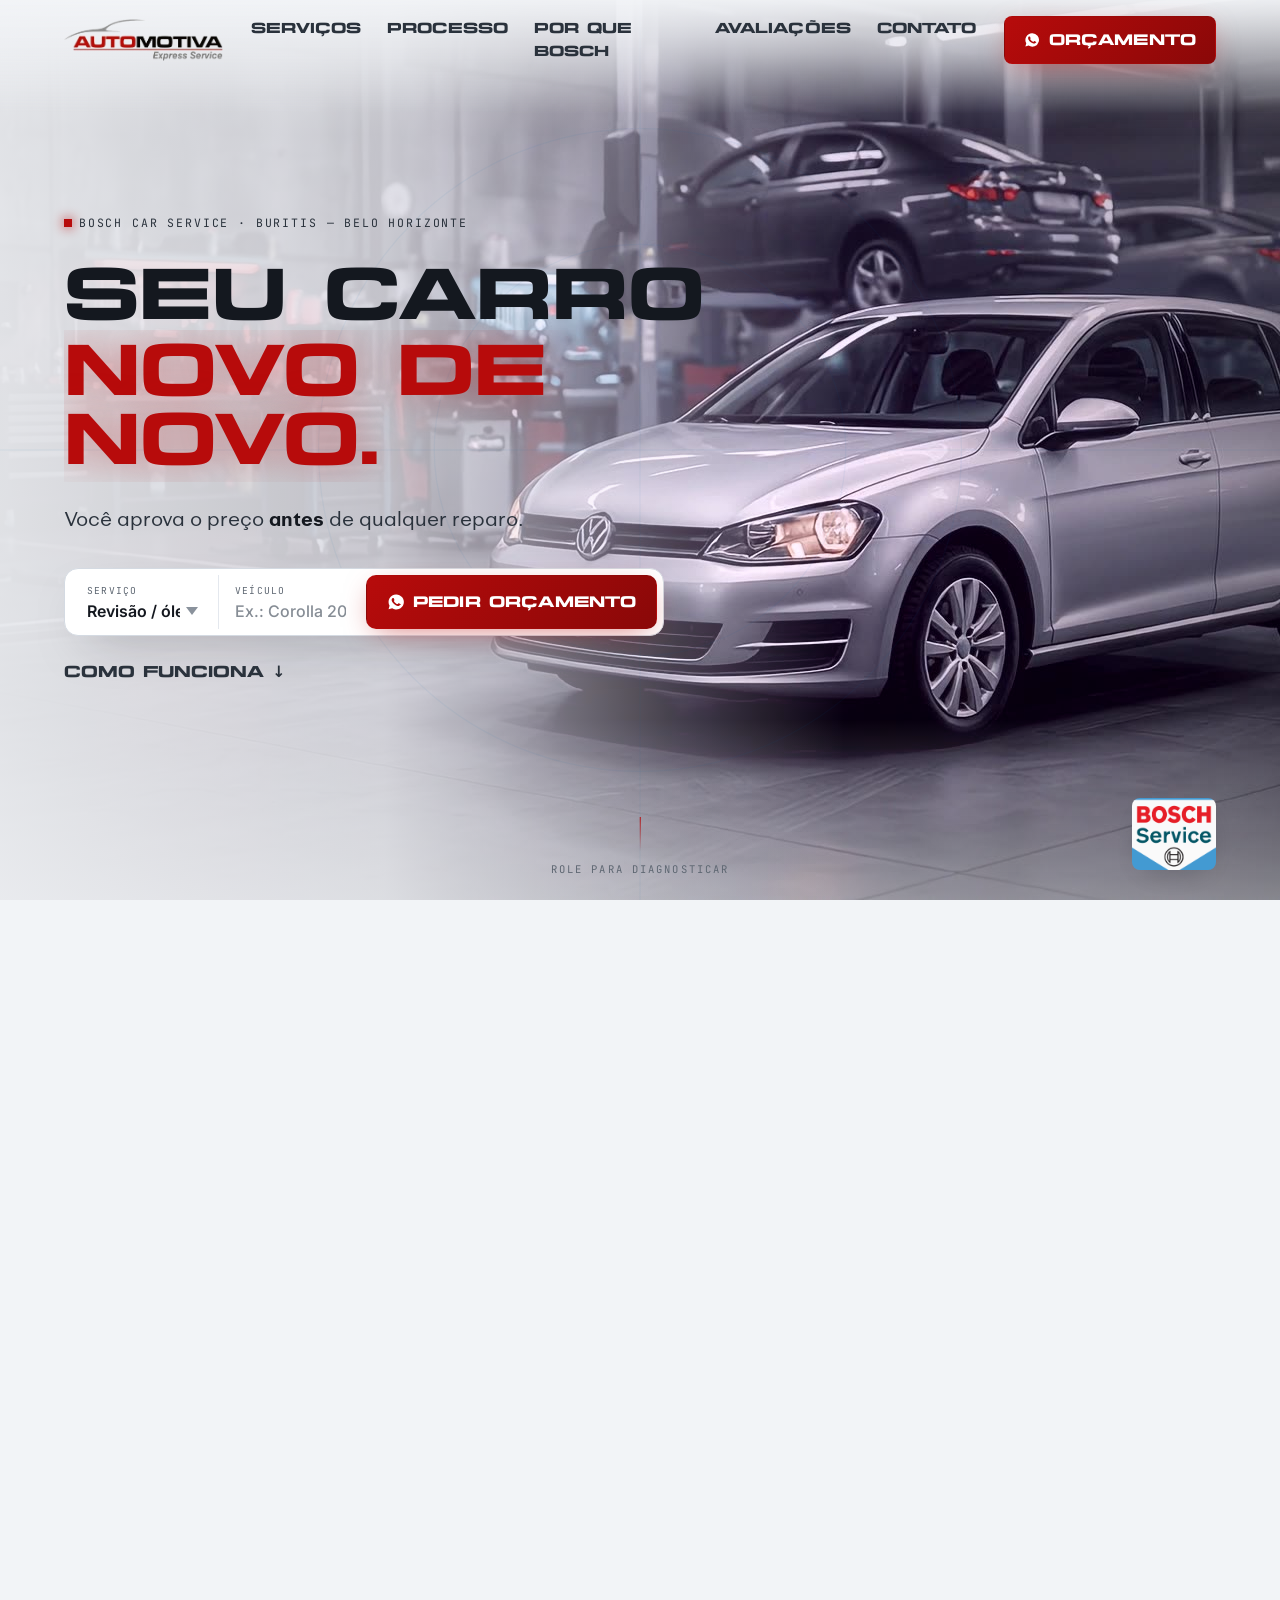
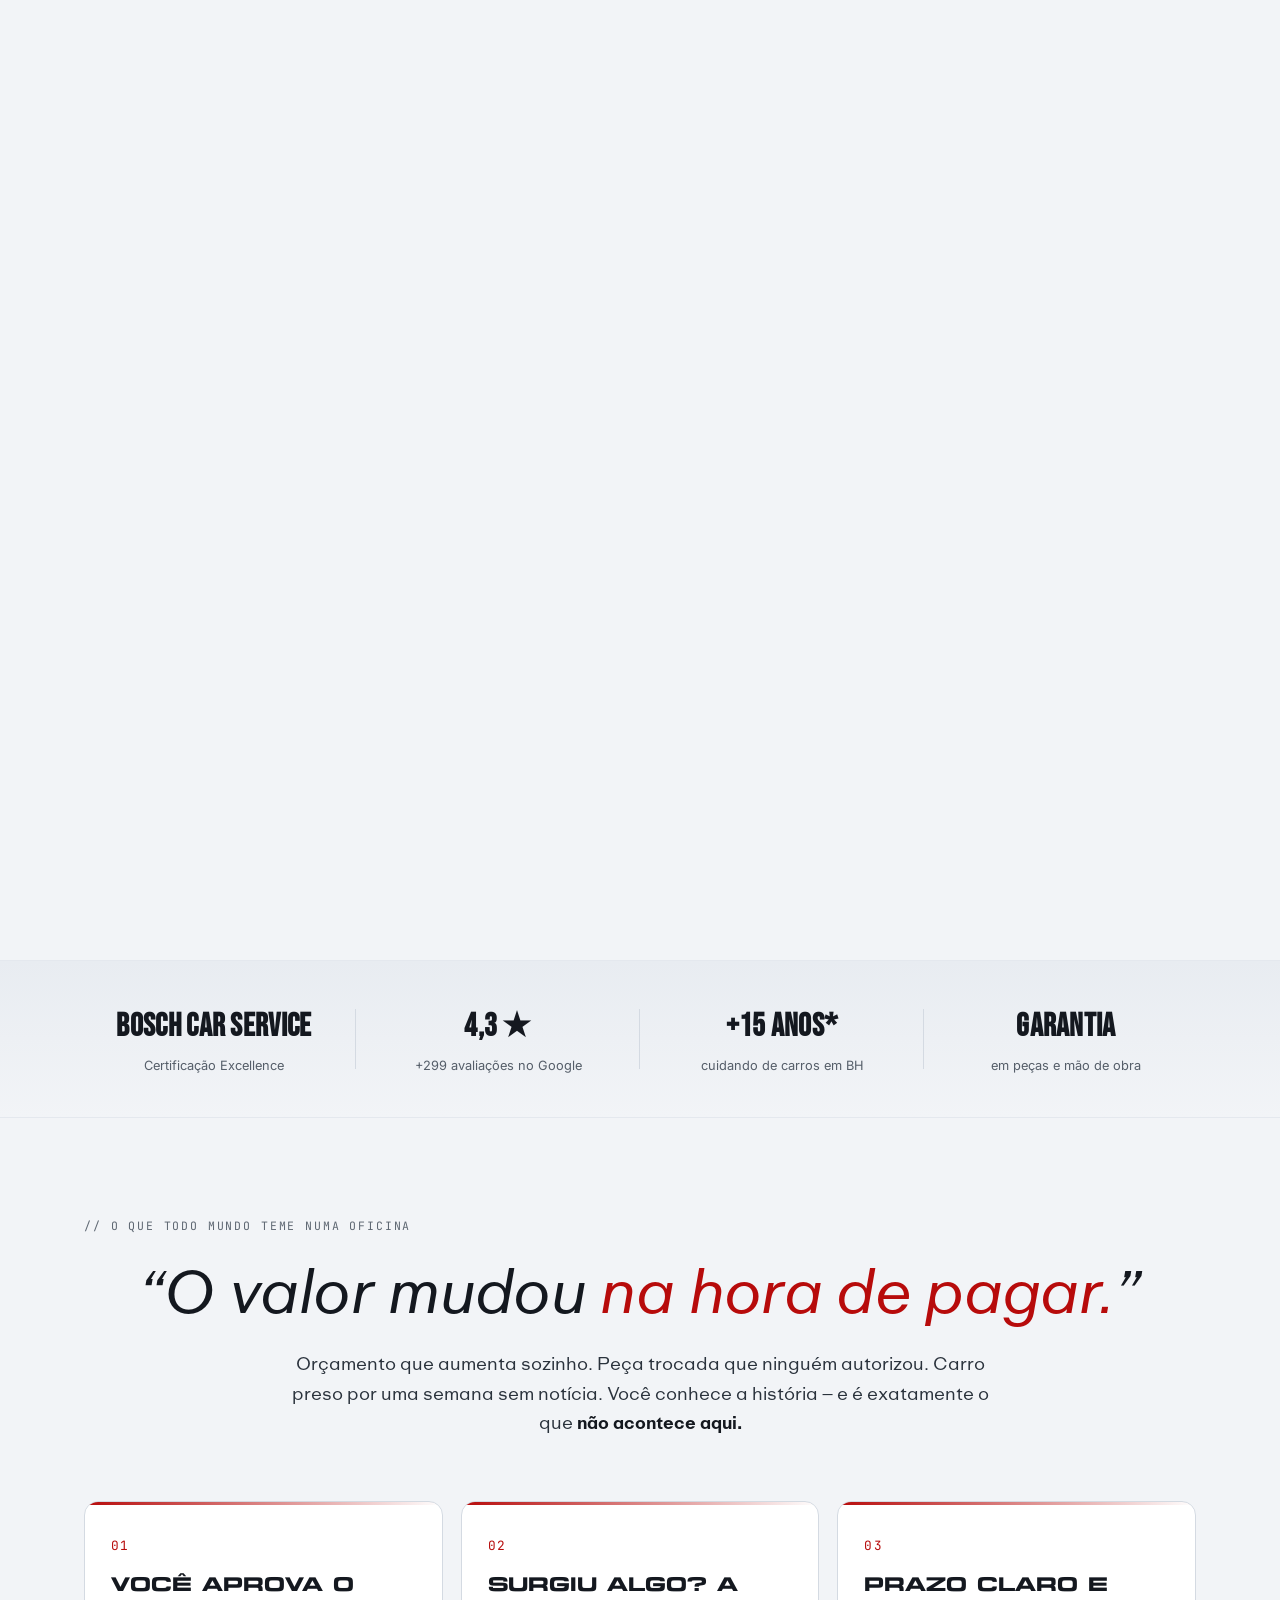
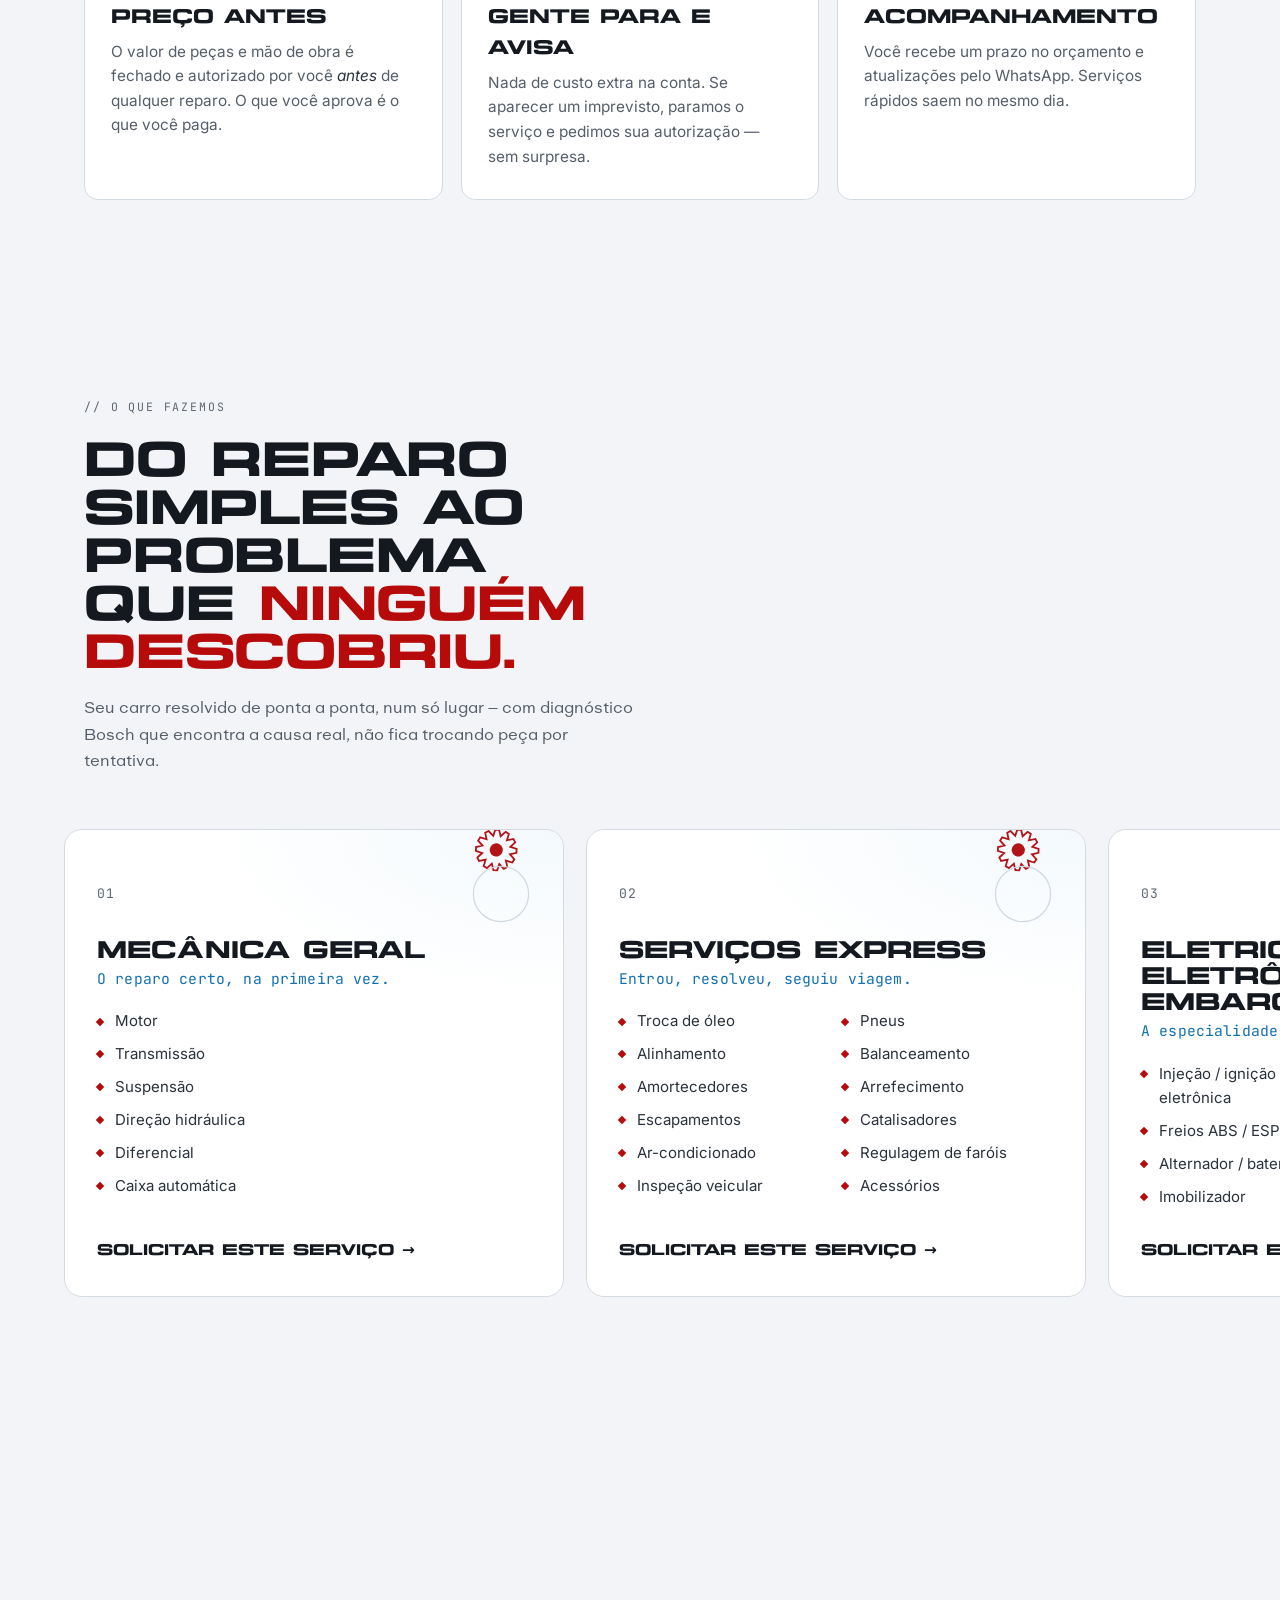
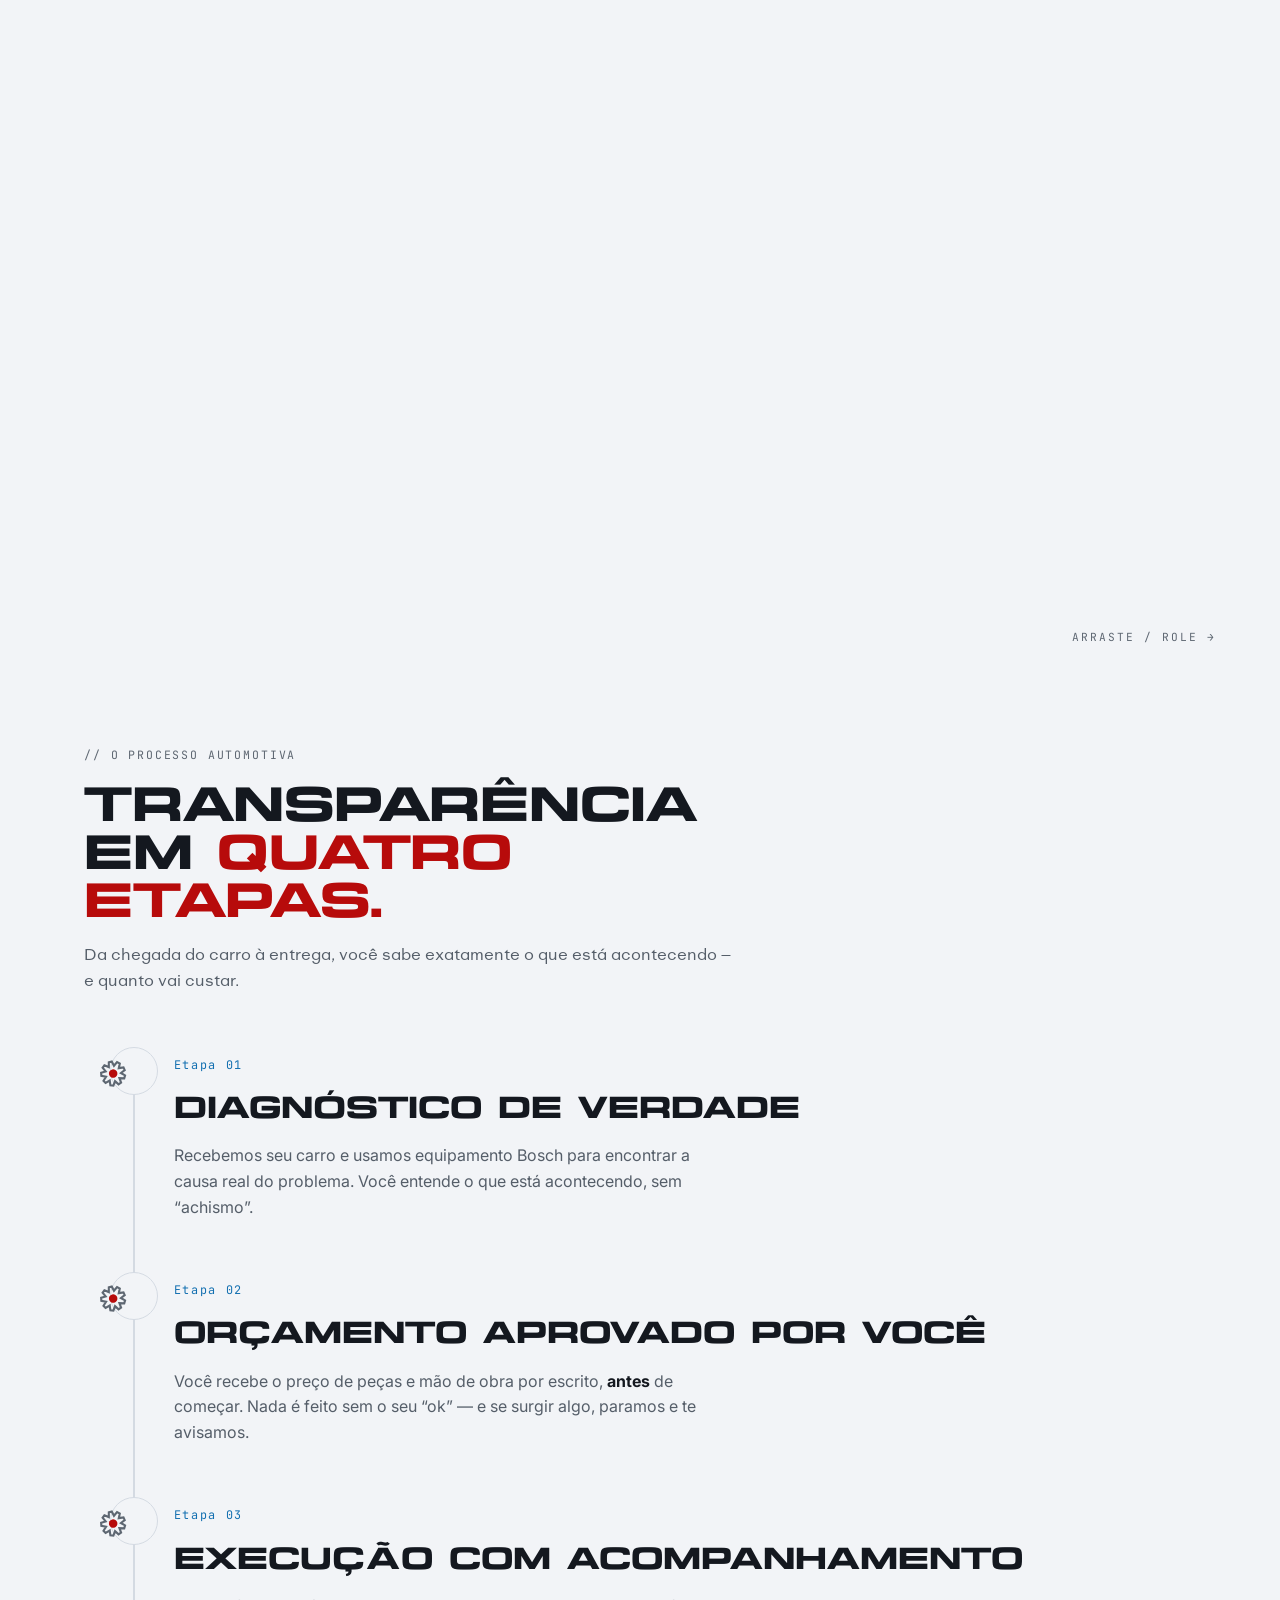
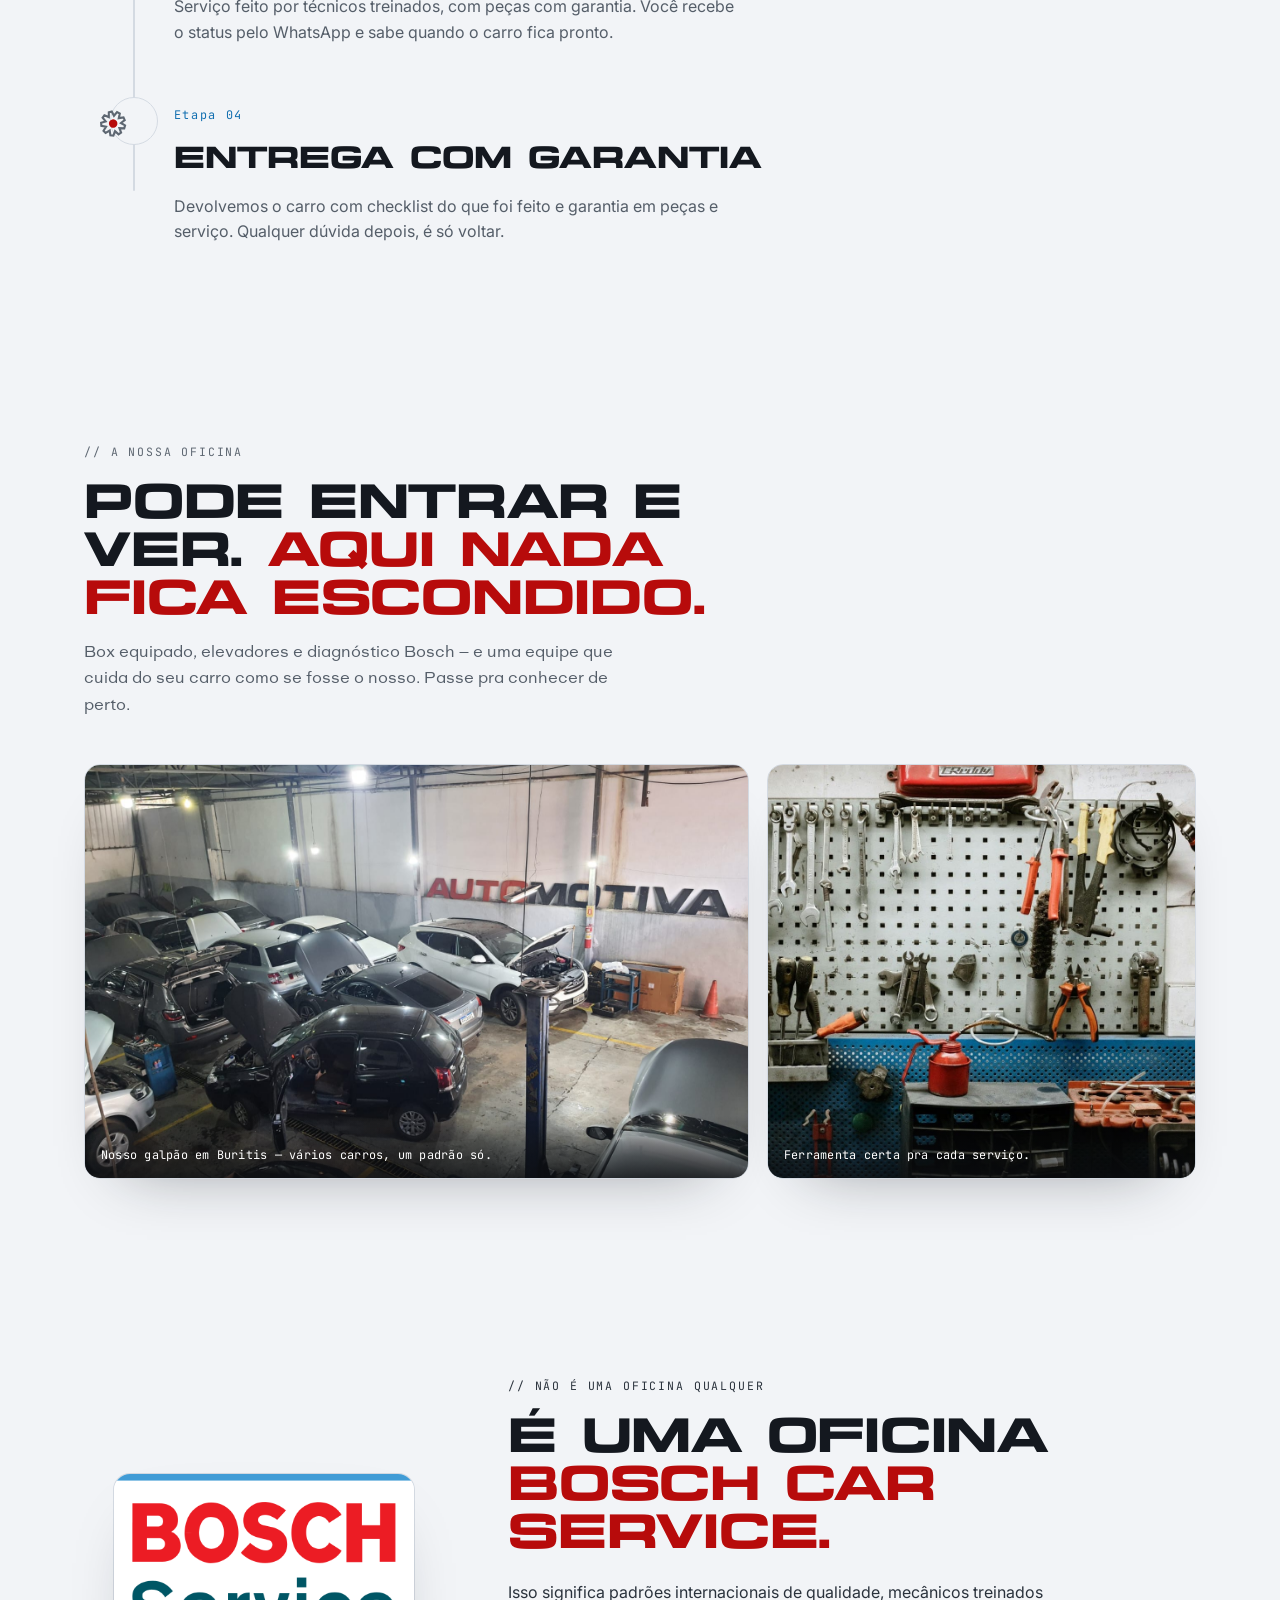
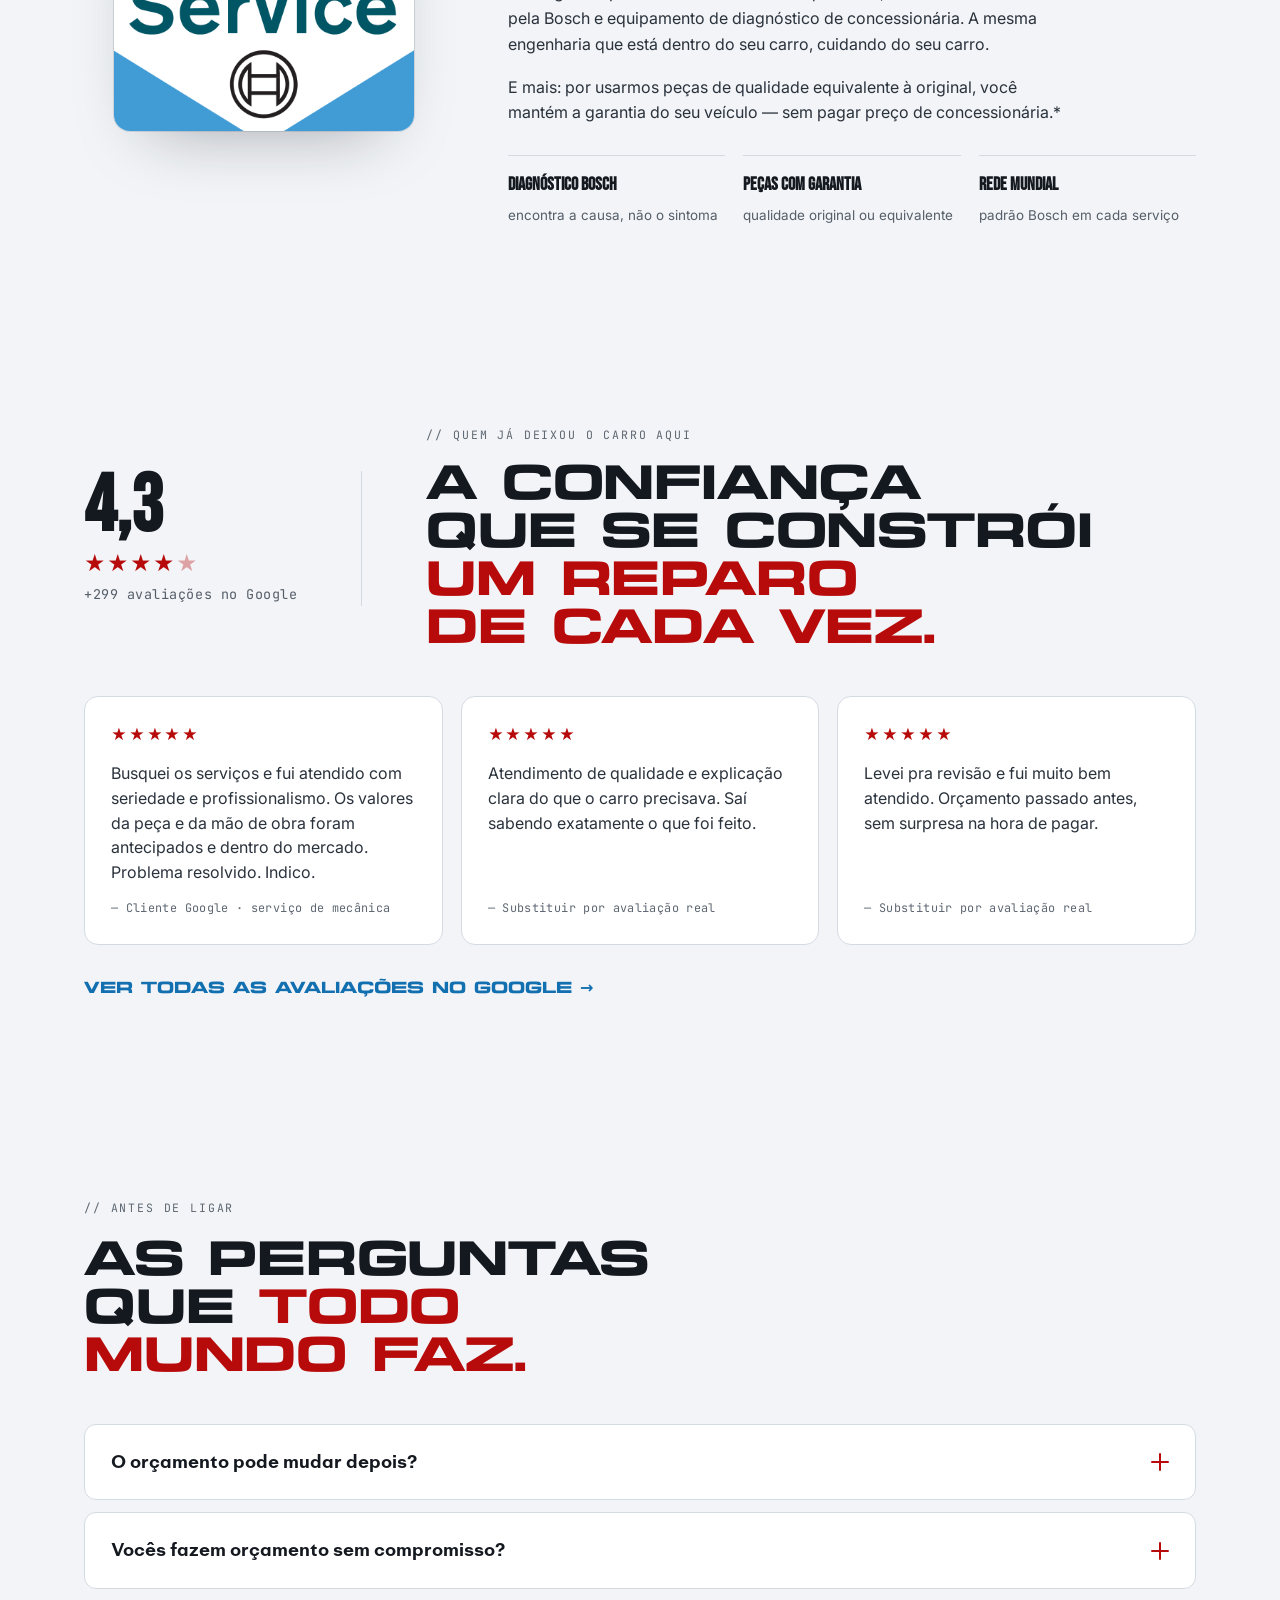
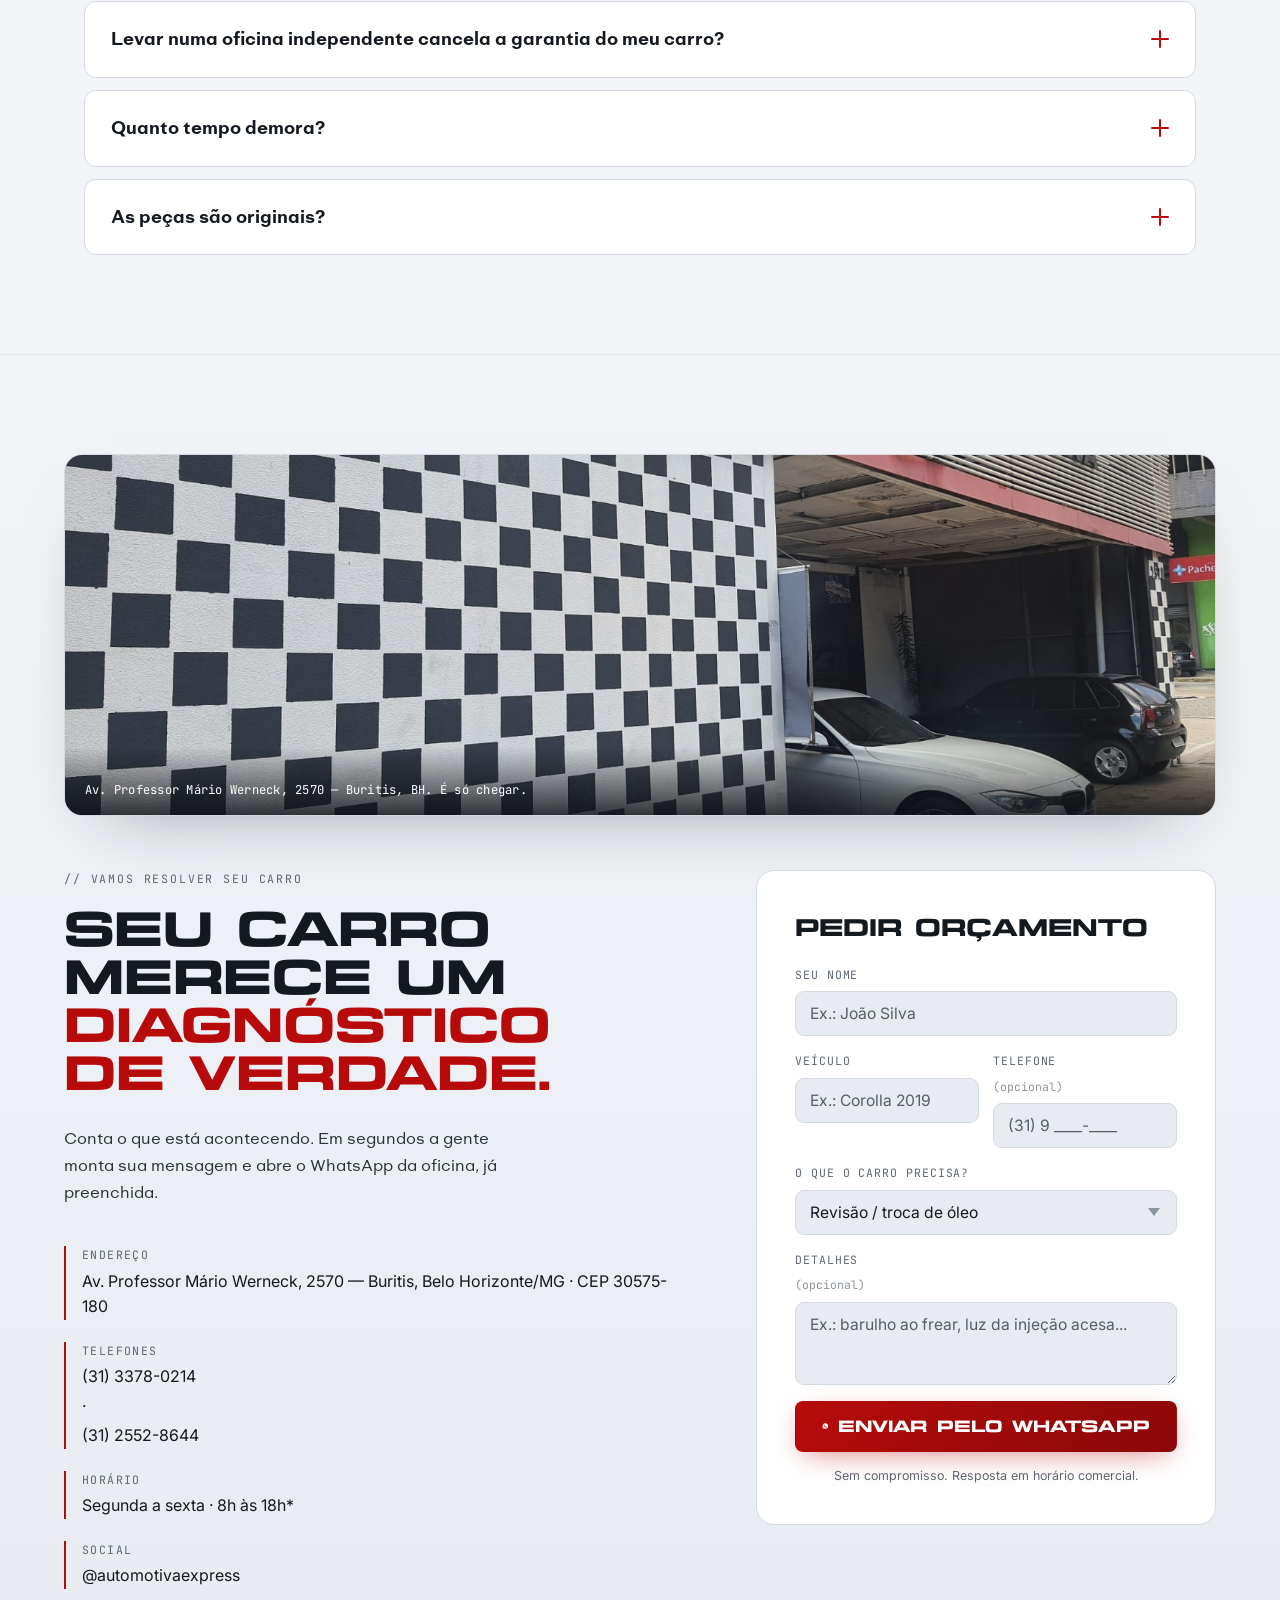
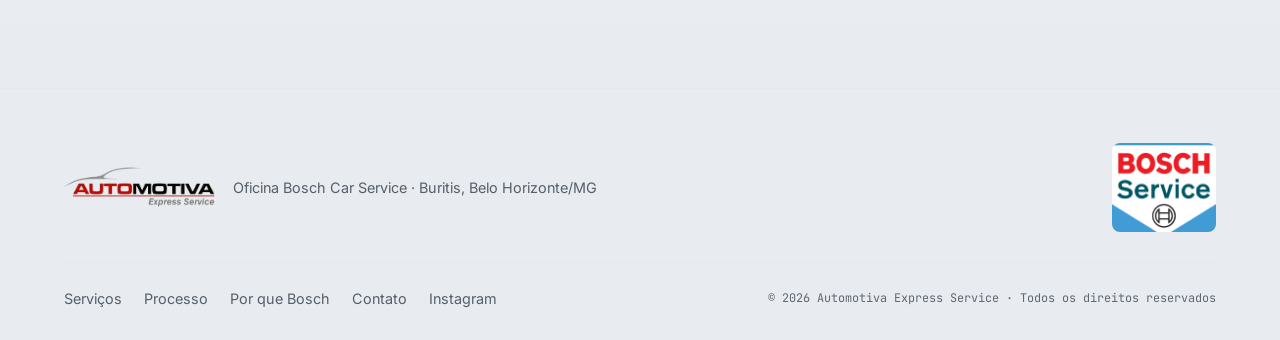
==== index.html @ 79909567 "tudo" ====
<!DOCTYPE html>
<html lang="pt-BR">
<head>
  <meta charset="UTF-8" />
  <meta name="viewport" content="width=device-width, initial-scale=1, viewport-fit=cover" />
  <title>Automotiva Express · Oficina Bosch Car Service em Buritis, BH</title>

  <meta name="description" content="Oficina Bosch Car Service em Buritis, Belo Horizonte. Diagnóstico de precisão, orçamento aprovado por você antes de qualquer reparo e garantia em cada serviço — do óleo à eletrônica embarcada." />
  <meta name="theme-color" content="#0B0D11" />

  <!-- Open Graph / social -->
  <meta property="og:type" content="website" />
  <meta property="og:title" content="Automotiva Express · Seu carro novo de novo" />
  <meta property="og:description" content="Oficina Bosch Car Service em Belo Horizonte. Diagnóstico preciso, orçamento transparente e garantia em todos os serviços." />
  <meta property="og:image" content="assets/og-image.jpg" />
  <meta property="og:url" content="https://www.automotivaexpress.com.br/" />
  <meta name="twitter:card" content="summary_large_image" />

  <link rel="icon" href="assets/logo-automotiva.png" />

  <!-- Fontes -->
  <link rel="preconnect" href="https://fonts.googleapis.com" />
  <link rel="preconnect" href="https://fonts.gstatic.com" crossorigin />
  <link href="https://fonts.googleapis.com/css2?family=Bebas+Neue&family=Inter:wght@400;500;600&family=JetBrains+Mono:wght@400;500&display=swap" rel="stylesheet" />

  <link rel="stylesheet" href="css/style.css" />

  <!-- 1º frame do herói: carrega o quanto antes para o filme aparecer instantâneo -->
  <link rel="preload" as="image" href="assets/frames/f_001.jpg" fetchpriority="high" />
</head>

<body>

  <!-- ============================ LOADER ============================ -->
  <div class="loader" id="loader" aria-hidden="true">
    <div class="loader__inner">
      <svg class="loader__gear" viewBox="-60 -60 120 120" width="64" height="64">
        <g class="gear-rot" id="loaderGear"></g>
      </svg>
      <div class="loader__label">CALIBRANDO<span class="loader__pct" id="loaderPct">0%</span></div>
      <div class="loader__bar"><span id="loaderFill"></span></div>
    </div>
  </div>

  <!-- ============================ HEADER ============================ -->
  <header class="hd" id="hd">
    <a class="hd__brand" href="#top">
      <img class="hd__logo" src="assets/logo-automotiva-transp.png" alt="Automotiva Express" />
    </a>

    <nav class="hd__nav" id="nav">
      <a href="#servicos">Serviços</a>
      <a href="#processo">Processo</a>
      <a href="#bosch">Por que Bosch</a>
      <a href="#avaliacoes">Avaliações</a>
      <a href="#contato">Contato</a>
    </nav>

    <a class="btn btn--wa hd__cta" href="#contato" data-wa>
      <svg viewBox="0 0 24 24" width="16" height="16" aria-hidden="true"><path fill="currentColor" d="M12 2a10 10 0 0 0-8.6 15l-1.3 4.6 4.8-1.3A10 10 0 1 0 12 2Zm5.4 14.1c-.2.6-1.3 1.2-1.8 1.2-.5.1-1 .2-3.4-.7-2.9-1.2-4.7-4.1-4.8-4.3-.2-.2-1.2-1.6-1.2-3s.7-2.1 1-2.4c.2-.3.5-.3.7-.3h.5c.2 0 .4 0 .6.5l.8 2c.1.2.1.4 0 .5l-.4.6c-.2.2-.3.4-.1.7.2.3.9 1.4 1.9 2.3 1.3 1.1 2.3 1.5 2.6 1.6.3.1.5.1.6-.1l.8-1c.2-.2.4-.2.6-.1l1.9.9c.3.2.4.2.5.4.1.1.1.6-.1 1.2Z"/></svg>
      Orçamento
    </a>

    <button class="hd__burger" id="burger" aria-label="Abrir menu" aria-expanded="false">
      <span></span><span></span>
    </button>
  </header>

  <main id="top">

  <!-- ============================ FILM (herói cinematográfico contínuo) ============================ -->
  <!-- O #film é alto (520vh); o palco fica "sticky" e o canvas "reproduz" o filme conforme o scroll.
       O texto troca por ATO (crossfade) sobre o filme, depois assenta e as seções estáticas entram. -->
  <section id="film">
    <div class="film__stage">

      <!-- camada 1: o "filme" (scroll-vídeo / canvas) -->
      <canvas class="hero__canvas" id="heroCanvas"></canvas>
      <!-- scrims adaptativos: o esquerdo serve o ato 1; o inferior sobe nos beats do motor -->
      <div class="hero__scrim" id="scrimL"></div>
      <div class="hero__scrim-b" id="scrimB"></div>

      <!-- camada 2: HUD de diagnóstico (sutil) — reaproveitável p/ o handoff de peças (passo 4) -->
      <svg class="hero__rig" id="rig" viewBox="0 0 1200 700" preserveAspectRatio="xMidYMid slice" aria-hidden="true">
        <g class="rig__grid">
          <line x1="0" y1="350" x2="1200" y2="350" /><line x1="600" y1="0" x2="600" y2="700" />
          <circle cx="600" cy="350" r="250" /><circle cx="600" cy="350" r="160" />
        </g>
      </svg>

      <!-- camada 3: ATOS — o texto troca por faixa de scroll sobre o filme contínuo -->
      <div class="acts">

        <article class="act act--left" id="act1" data-start="0.00" data-end="0.22">
          <div class="act__inner">
            <p class="eyebrow eyebrow--hero">
              <span class="tick"></span> BOSCH CAR SERVICE · BURITIS — BELO HORIZONTE
            </p>
            <h1 class="hero__title">
              Seu carro<br />
              <em>novo de novo.</em>
            </h1>
            <p class="hero__sub">
              Você aprova o preço <strong>antes</strong> de qualquer reparo.
            </p>

            <form class="hero__bar" id="heroBar" aria-label="Iniciar orçamento no WhatsApp">
              <label class="hero__bar-field">
                <span>Serviço</span>
                <select id="hbServico">
                  <option>Revisão / óleo</option>
                  <option>Mecânica geral</option>
                  <option>Freios / ABS</option>
                  <option>Elétrica / eletrônica</option>
                  <option>Ar-condicionado</option>
                  <option>Luz no painel</option>
                  <option>Outro</option>
                </select>
              </label>
              <label class="hero__bar-field">
                <span>Veículo</span>
                <input id="hbVeiculo" type="text" placeholder="Ex.: Corolla 2019" autocomplete="off" />
              </label>
              <button class="btn btn--wa hero__bar-go" type="submit">
                <svg viewBox="0 0 24 24" width="18" height="18" aria-hidden="true"><path fill="currentColor" d="M12 2a10 10 0 0 0-8.6 15l-1.3 4.6 4.8-1.3A10 10 0 1 0 12 2Zm5.4 14.1c-.2.6-1.3 1.2-1.8 1.2-.5.1-1 .2-3.4-.7-2.9-1.2-4.7-4.1-4.8-4.3-.2-.2-1.2-1.6-1.2-3s.7-2.1 1-2.4c.2-.3.5-.3.7-.3h.5c.2 0 .4 0 .6.5l.8 2c.1.2.1.4 0 .5l-.4.6c-.2.2-.3.4-.1.7.2.3.9 1.4 1.9 2.3 1.3 1.1 2.3 1.5 2.6 1.6.3.1.5.1.6-.1l.8-1c.2-.2.4-.2.6-.1l1.9.9c.3.2.4.2.5.4.1.1.1.6-.1 1.2Z"/></svg>
                Pedir orçamento
              </button>
            </form>

            <a class="hero__secondary" href="#processo">Como funciona ↓</a>
          </div>
        </article>

        <article class="act act--bottom-left" id="act2" data-start="0.24" data-end="0.45" aria-hidden="true">
          <div class="act__inner">
            <p class="act__statement">
              A gente acha o <strong>problema de verdade.</strong>
            </p>
          </div>
        </article>

        <article class="act act--bottom" id="act3" data-start="0.50" data-end="0.76" aria-hidden="true">
          <div class="act__inner">
            <p class="act__statement">
              <strong>Sem surpresa</strong> na conta.
            </p>
          </div>
        </article>

        <!-- ato 4: fechamento + CTA no beat final (antes mudo). Bookend do slogan. -->
        <article class="act act--bottom-left" id="act4" data-start="0.80" data-end="1.3" aria-hidden="true">
          <div class="act__inner act__inner--close">
            <p class="act__statement act__statement--close">
              Seu carro <em>novo de novo.</em>
            </p>
            <a class="btn btn--wa act__cta" href="#contato">
              <svg viewBox="0 0 24 24" width="18" height="18" aria-hidden="true"><path fill="currentColor" d="M12 2a10 10 0 0 0-8.6 15l-1.3 4.6 4.8-1.3A10 10 0 1 0 12 2Zm5.4 14.1c-.2.6-1.3 1.2-1.8 1.2-.5.1-1 .2-3.4-.7-2.9-1.2-4.7-4.1-4.8-4.3-.2-.2-1.2-1.6-1.2-3s.7-2.1 1-2.4c.2-.3.5-.3.7-.3h.5c.2 0 .4 0 .6.5l.8 2c.1.2.1.4 0 .5l-.4.6c-.2.2-.3.4-.1.7.2.3.9 1.4 1.9 2.3 1.3 1.1 2.3 1.5 2.6 1.6.3.1.5.1.6-.1l.8-1c.2-.2.4-.2.6-.1l1.9.9c.3.2.4.2.5.4.1.1.1.6-.1 1.2Z"/></svg>
              Pedir orçamento
            </a>
          </div>
        </article>

      </div>

      <div class="hero__seal">
        <img src="assets/bosch-car-service.png" alt="Bosch Car Service" />
      </div>

      <div class="hero__scroll" id="scrollHint"><span></span>role para diagnosticar</div>
    </div>
  </section>

  <!-- ============================ BARRA DE CONFIANÇA ============================ -->
  <section class="trust" aria-label="Indicadores de confiança">
    <ul class="trust__row">
      <li data-reveal><strong>Bosch Car Service</strong><span>Certificação Excellence</span></li>
      <li data-reveal><strong>4,3 ★</strong><span>+299 avaliações no Google</span></li>
      <li data-reveal><strong data-flag>+15 anos*</strong><span>cuidando de carros em BH</span></li>
      <li data-reveal><strong>Garantia</strong><span>em peças e mão de obra</span></li>
    </ul>
  </section>

  <!-- ============================ A PROMESSA (dor das avaliações) ============================ -->
  <section class="promise" id="promise">
    <p class="eyebrow" data-reveal>// O QUE TODO MUNDO TEME NUMA OFICINA</p>
    <h2 class="promise__quote" data-reveal>
      “O valor mudou <span>na hora de pagar.</span>”
    </h2>
    <p class="promise__lead" data-reveal>
      Orçamento que aumenta sozinho. Peça trocada que ninguém autorizou. Carro preso por uma
      semana sem notícia. Você conhece a história — e é exatamente o que <strong>não acontece aqui.</strong>
    </p>
    <div class="promise__grid">
      <div class="promise__card" data-reveal>
        <span class="num">01</span>
        <h3>Você aprova o preço antes</h3>
        <p>O valor de peças e mão de obra é fechado e autorizado por você <em>antes</em> de qualquer reparo. O que você aprova é o que você paga.</p>
      </div>
      <div class="promise__card" data-reveal>
        <span class="num">02</span>
        <h3>Surgiu algo? A gente para e avisa</h3>
        <p>Nada de custo extra na conta. Se aparecer um imprevisto, paramos o serviço e pedimos sua autorização — sem surpresa.</p>
      </div>
      <div class="promise__card" data-reveal>
        <span class="num">03</span>
        <h3>Prazo claro e acompanhamento</h3>
        <p>Você recebe um prazo no orçamento e atualizações pelo WhatsApp. Serviços rápidos saem no mesmo dia.</p>
      </div>
    </div>
  </section>

  <!-- ============================ SERVIÇOS (scroll horizontal) ============================ -->
  <section class="svc" id="servicos">
    <div class="svc__intro">
      <p class="eyebrow" data-reveal>// O QUE FAZEMOS</p>
      <h2 data-reveal>Do reparo simples ao problema que <span>ninguém descobriu.</span></h2>
      <p class="svc__intro-sub" data-reveal>Seu carro resolvido de ponta a ponta, num só lugar — com diagnóstico Bosch que encontra a causa real, não fica trocando peça por tentativa.</p>
    </div>

    <div class="svc__viewport" id="svcViewport">
      <div class="svc__track" id="svcTrack">

        <article class="svc__panel">
          <div class="svc__panel-head">
            <span class="svc__idx">01</span>
            <svg class="svc__glyph" viewBox="-50 -50 100 100" aria-hidden="true">
              <g class="gear-rot svc__glyph-gear"></g>
              <circle class="svc__glyph-ring" cx="0" cy="0" r="46"/>
            </svg>
          </div>
          <h3>Mecânica Geral</h3>
          <p class="svc__lead">O reparo certo, na primeira vez.</p>
          <ul class="svc__list">
            <li>Motor</li><li>Transmissão</li><li>Suspensão</li>
            <li>Direção hidráulica</li><li>Diferencial</li><li>Caixa automática</li>
          </ul>
          <a class="svc__cta" href="#contato" data-wa>Solicitar este serviço →</a>
        </article>

        <article class="svc__panel">
          <div class="svc__panel-head">
            <span class="svc__idx">02</span>
            <svg class="svc__glyph" viewBox="-50 -50 100 100" aria-hidden="true">
              <g class="gear-rot svc__glyph-gear"></g>
              <circle class="svc__glyph-ring" cx="0" cy="0" r="46"/>
            </svg>
          </div>
          <h3>Serviços Express</h3>
          <p class="svc__lead">Entrou, resolveu, seguiu viagem.</p>
          <ul class="svc__list svc__list--2">
            <li>Troca de óleo</li><li>Pneus</li><li>Alinhamento</li><li>Balanceamento</li>
            <li>Amortecedores</li><li>Arrefecimento</li><li>Escapamentos</li><li>Catalisadores</li>
            <li>Ar-condicionado</li><li>Regulagem de faróis</li><li>Inspeção veicular</li><li>Acessórios</li>
          </ul>
          <a class="svc__cta" href="#contato" data-wa>Solicitar este serviço →</a>
        </article>

        <article class="svc__panel">
          <div class="svc__panel-head">
            <span class="svc__idx">03</span>
            <svg class="svc__glyph" viewBox="-50 -50 100 100" aria-hidden="true">
              <g class="gear-rot svc__glyph-gear"></g>
              <circle class="svc__glyph-ring" cx="0" cy="0" r="46"/>
            </svg>
          </div>
          <h3>Eletricidade &amp; Eletrônica Embarcada</h3>
          <p class="svc__lead">A especialidade que separa oficina de oficina.</p>
          <ul class="svc__list svc__list--2">
            <li>Injeção / ignição eletrônica</li><li>Sistemas elétricos</li>
            <li>Freios ABS / ESP</li><li>Air bag</li>
            <li>Alternador / bateria</li><li>Motor de partida</li>
            <li>Imobilizador</li><li>Regulagem de motores</li>
          </ul>
          <a class="svc__cta" href="#contato" data-wa>Solicitar este serviço →</a>
        </article>

        <article class="svc__panel svc__panel--cta">
          <p class="eyebrow">// NÃO ACHOU?</p>
          <h3>Tem outra coisa no seu carro?</h3>
          <p class="svc__lead">Descreve pra gente. Se for sobre rodas, provavelmente resolvemos.</p>
          <a class="btn btn--wa btn--lg" href="#contato" data-wa>Falar com a oficina</a>
        </article>

      </div>
    </div>
    <p class="svc__hint" id="svcHint">arraste / role →</p>
  </section>

  <!-- ============================ COMO FUNCIONA (linha de torque) ============================ -->
  <section class="proc" id="processo">
    <div class="proc__head">
      <p class="eyebrow" data-reveal>// O PROCESSO AUTOMOTIVA</p>
      <h2 data-reveal>Transparência em <span>quatro etapas.</span></h2>
      <p class="proc__sub" data-reveal>Da chegada do carro à entrega, você sabe exatamente o que está acontecendo — e quanto vai custar.</p>
    </div>

    <div class="proc__timeline">
      <!-- a linha que se desenha conforme você rola -->
      <svg class="proc__line" id="procLine" viewBox="0 0 40 1000" preserveAspectRatio="none" aria-hidden="true">
        <path id="procPath" d="M20 0 L20 1000" />
        <path id="procPathBg" d="M20 0 L20 1000" />
      </svg>

      <ol class="proc__steps">
        <li class="proc__step" data-reveal>
          <div class="proc__node"><svg viewBox="-24 -24 48 48"><g class="gear-rot proc__node-gear"></g></svg></div>
          <div class="proc__body">
            <span class="proc__step-idx">Etapa 01</span>
            <h3>Diagnóstico de verdade</h3>
            <p>Recebemos seu carro e usamos equipamento Bosch para encontrar a causa real do problema. Você entende o que está acontecendo, sem “achismo”.</p>
          </div>
        </li>
        <li class="proc__step" data-reveal>
          <div class="proc__node"><svg viewBox="-24 -24 48 48"><g class="gear-rot proc__node-gear"></g></svg></div>
          <div class="proc__body">
            <span class="proc__step-idx">Etapa 02</span>
            <h3>Orçamento aprovado por você</h3>
            <p>Você recebe o preço de peças e mão de obra por escrito, <strong>antes</strong> de começar. Nada é feito sem o seu “ok” — e se surgir algo, paramos e te avisamos.</p>
          </div>
        </li>
        <li class="proc__step" data-reveal>
          <div class="proc__node"><svg viewBox="-24 -24 48 48"><g class="gear-rot proc__node-gear"></g></svg></div>
          <div class="proc__body">
            <span class="proc__step-idx">Etapa 03</span>
            <h3>Execução com acompanhamento</h3>
            <p>Serviço feito por técnicos treinados, com peças com garantia. Você recebe o status pelo WhatsApp e sabe quando o carro fica pronto.</p>
          </div>
        </li>
        <li class="proc__step" data-reveal>
          <div class="proc__node"><svg viewBox="-24 -24 48 48"><g class="gear-rot proc__node-gear"></g></svg></div>
          <div class="proc__body">
            <span class="proc__step-idx">Etapa 04</span>
            <h3>Entrega com garantia</h3>
            <p>Devolvemos o carro com checklist do que foi feito e garantia em peças e serviço. Qualquer dúvida depois, é só voltar.</p>
          </div>
        </li>
      </ol>
    </div>
  </section>

  <!-- ============================ A NOSSA OFICINA (fotos reais) ============================ -->
  <section class="shop" id="oficina">
    <div class="shop__head">
      <p class="eyebrow" data-reveal>// A NOSSA OFICINA</p>
      <h2 data-reveal>Pode entrar e ver. <span>Aqui nada fica escondido.</span></h2>
      <p class="shop__sub" data-reveal>Box equipado, elevadores e diagnóstico Bosch — e uma equipe que cuida do seu carro como se fosse o nosso. Passe pra conhecer de perto.</p>
    </div>
    <div class="shop__grid">
      <figure class="shop__fig shop__fig--main" data-reveal>
        <img src="assets/oficina-interior.jpg" alt="Interior da oficina Automotiva Express em Buritis, com vários carros em elevadores" loading="lazy" />
        <figcaption>Nosso galpão em Buritis — vários carros, um padrão só.</figcaption>
      </figure>
      <figure class="shop__fig shop__fig--side" data-reveal>
        <img src="assets/oficina-ferramentas.jpg" alt="Painel de ferramentas organizado na Automotiva Express" loading="lazy" />
        <figcaption>Ferramenta certa pra cada serviço.</figcaption>
      </figure>
    </div>
  </section>

  <!-- ============================ POR QUE BOSCH ============================ -->
  <section class="bosch" id="bosch">
    <div class="bosch__seal" data-reveal>
      <img src="assets/bosch-car-service.png" alt="Selo Bosch Car Service" loading="lazy" />
    </div>
    <div class="bosch__txt">
      <p class="eyebrow" data-reveal>// NÃO É UMA OFICINA QUALQUER</p>
      <h2 data-reveal>É uma oficina <span>Bosch Car Service.</span></h2>
      <p data-reveal>
        Isso significa padrões internacionais de qualidade, mecânicos treinados pela Bosch e
        equipamento de diagnóstico de concessionária. A mesma engenharia que está dentro do seu
        carro, cuidando do seu carro.
      </p>
      <p data-reveal data-flag>
        E mais: por usarmos peças de qualidade equivalente à original, você mantém a garantia do
        seu veículo — sem pagar preço de concessionária.*
      </p>
      <div class="bosch__pillars">
        <div data-reveal><strong>Diagnóstico Bosch</strong><span>encontra a causa, não o sintoma</span></div>
        <div data-reveal><strong>Peças com garantia</strong><span>qualidade original ou equivalente</span></div>
        <div data-reveal><strong>Rede mundial</strong><span>padrão Bosch em cada serviço</span></div>
      </div>
    </div>
  </section>

  <!-- ============================ AVALIAÇÕES ============================ -->
  <section class="rev" id="avaliacoes">
    <div class="rev__head">
      <div class="rev__score" data-reveal>
        <span class="rev__num">4,3</span>
        <span class="rev__stars">★★★★<span class="half">★</span></span>
        <span class="rev__count">+299 avaliações no Google</span>
      </div>
      <div class="rev__intro" data-reveal>
        <p class="eyebrow">// QUEM JÁ DEIXOU O CARRO AQUI</p>
        <h2>A confiança que se constrói <span>um reparo de cada vez.</span></h2>
      </div>
    </div>

    <!-- NOTA: cards de exemplo. Substituir pelos depoimentos REAIS do Google (ver README). -->
    <div class="rev__grid" data-placeholder-reviews>
      <figure class="rev__card" data-reveal>
        <div class="rev__card-stars">★★★★★</div>
        <blockquote>Busquei os serviços e fui atendido com seriedade e profissionalismo. Os valores da peça e da mão de obra foram antecipados e dentro do mercado. Problema resolvido. Indico.</blockquote>
        <figcaption>— Cliente Google · serviço de mecânica</figcaption>
      </figure>
      <figure class="rev__card" data-reveal>
        <div class="rev__card-stars">★★★★★</div>
        <blockquote>Atendimento de qualidade e explicação clara do que o carro precisava. Saí sabendo exatamente o que foi feito.</blockquote>
        <figcaption>— Substituir por avaliação real</figcaption>
      </figure>
      <figure class="rev__card" data-reveal>
        <div class="rev__card-stars">★★★★★</div>
        <blockquote>Levei pra revisão e fui muito bem atendido. Orçamento passado antes, sem surpresa na hora de pagar.</blockquote>
        <figcaption>— Substituir por avaliação real</figcaption>
      </figure>
    </div>

    <a class="rev__link" href="https://www.google.com/maps/place/Automotiva+Express+Service/@-19.9759025,-43.9703606,17z" target="_blank" rel="noopener">Ver todas as avaliações no Google →</a>
  </section>

  <!-- ============================ FAQ ============================ -->
  <section class="faq" id="faq">
    <div class="faq__head">
      <p class="eyebrow" data-reveal>// ANTES DE LIGAR</p>
      <h2 data-reveal>As perguntas que <span>todo mundo faz.</span></h2>
    </div>
    <div class="faq__list">
      <details class="faq__item" data-reveal>
        <summary>O orçamento pode mudar depois?<span class="faq__plus"></span></summary>
        <p>Não. O valor que você aprova é o valor que você paga. Se algo a mais for necessário, paramos e pedimos sua autorização antes — sem surpresa na conta.</p>
      </details>
      <details class="faq__item" data-reveal>
        <summary>Vocês fazem orçamento sem compromisso?<span class="faq__plus"></span></summary>
        <p>Sim. Avaliamos seu carro e passamos o orçamento. Você decide se quer seguir, sem pressão.</p>
      </details>
      <details class="faq__item" data-reveal>
        <summary>Levar numa oficina independente cancela a garantia do meu carro?<span class="faq__plus"></span></summary>
        <p>Não. Como oficina Bosch Car Service, usamos peças e procedimentos que preservam a garantia de fábrica do seu veículo.</p>
      </details>
      <details class="faq__item" data-reveal>
        <summary>Quanto tempo demora?<span class="faq__plus"></span></summary>
        <p>Damos um prazo na hora do orçamento e mantemos você informado pelo WhatsApp. Serviços rápidos costumam sair no mesmo dia.</p>
      </details>
      <details class="faq__item" data-reveal>
        <summary>As peças são originais?<span class="faq__plus"></span></summary>
        <p>Trabalhamos com peças de qualidade original ou equivalente, todas com garantia.</p>
      </details>
    </div>
  </section>

  <!-- ============================ CONTATO ============================ -->
  <section class="ct" id="contato">
    <figure class="ct__photo" data-reveal>
      <img src="assets/oficina-fachada.jpg" alt="Fachada da Automotiva Express na Av. Professor Mário Werneck, Buritis — Belo Horizonte" loading="lazy" />
      <figcaption>Av. Professor Mário Werneck, 2570 — Buritis, BH. É só chegar.</figcaption>
    </figure>
    <div class="ct__grid">
      <div class="ct__left">
        <p class="eyebrow" data-reveal>// VAMOS RESOLVER SEU CARRO</p>
        <h2 data-reveal>Seu carro merece um <span>diagnóstico de verdade.</span></h2>
        <p class="ct__lead" data-reveal>Conta o que está acontecendo. Em segundos a gente monta sua mensagem e abre o WhatsApp da oficina, já preenchida.</p>

        <ul class="ct__info">
          <li data-reveal>
            <span class="ct__info-k">Endereço</span>
            <a href="https://www.google.com/maps/place/Automotiva+Express+Service/@-19.9759025,-43.9703606,17z" target="_blank" rel="noopener">Av. Professor Mário Werneck, 2570 — Buritis, Belo Horizonte/MG · CEP 30575-180</a>
          </li>
          <li data-reveal>
            <span class="ct__info-k">Telefones</span>
            <a href="tel:+553133780214">(31) 3378-0214</a> · <a href="tel:+553125528644">(31) 2552-8644</a>
          </li>
          <li data-reveal>
            <span class="ct__info-k">Horário</span>
            <span data-flag>Segunda a sexta · 8h às 18h*</span>
          </li>
          <li data-reveal>
            <span class="ct__info-k">Social</span>
            <a href="https://www.instagram.com/automotivaexpress/" target="_blank" rel="noopener">@automotivaexpress</a>
          </li>
        </ul>
      </div>

      <div class="ct__form-wrap" data-reveal>
        <form class="ct__form" id="waForm" novalidate>
          <h3>Pedir orçamento</h3>
          <label>Seu nome
            <input type="text" id="fNome" placeholder="Ex.: João Silva" required />
          </label>
          <div class="ct__row">
            <label>Veículo
              <input type="text" id="fCarro" placeholder="Ex.: Corolla 2019" />
            </label>
            <label>Telefone <span>(opcional)</span>
              <input type="tel" id="fTel" placeholder="(31) 9 ____-____" />
            </label>
          </div>
          <label>O que o carro precisa?
            <select id="fServico">
              <option value="Revisão / troca de óleo">Revisão / troca de óleo</option>
              <option value="Mecânica geral (motor, câmbio, suspensão)">Mecânica geral (motor, câmbio, suspensão)</option>
              <option value="Freios / ABS">Freios / ABS</option>
              <option value="Elétrica / eletrônica embarcada">Elétrica / eletrônica embarcada</option>
              <option value="Ar-condicionado">Ar-condicionado</option>
              <option value="Luz acesa no painel (diagnóstico)">Luz acesa no painel (diagnóstico)</option>
              <option value="Outro">Outro</option>
            </select>
          </label>
          <label>Detalhes <span>(opcional)</span>
            <textarea id="fMsg" rows="3" placeholder="Ex.: barulho ao frear, luz da injeção acesa..."></textarea>
          </label>
          <button class="btn btn--wa btn--block btn--lg" type="submit">
            <svg viewBox="0 0 24 24" width="18" height="18" aria-hidden="true"><path fill="currentColor" d="M12 2a10 10 0 0 0-8.6 15l-1.3 4.6 4.8-1.3A10 10 0 1 0 12 2Zm5.4 14.1c-.2.6-1.3 1.2-1.8 1.2-.5.1-1 .2-3.4-.7-2.9-1.2-4.7-4.1-4.8-4.3-.2-.2-1.2-1.6-1.2-3s.7-2.1 1-2.4c.2-.3.5-.3.7-.3h.5c.2 0 .4 0 .6.5l.8 2c.1.2.1.4 0 .5l-.4.6c-.2.2-.3.4-.1.7.2.3.9 1.4 1.9 2.3 1.3 1.1 2.3 1.5 2.6 1.6.3.1.5.1.6-.1l.8-1c.2-.2.4-.2.6-.1l1.9.9c.3.2.4.2.5.4.1.1.1.6-.1 1.2Z"/></svg>
            Enviar pelo WhatsApp
          </button>
          <p class="ct__form-note">Sem compromisso. Resposta em horário comercial.</p>
        </form>
      </div>
    </div>
  </section>

  </main>

  <!-- ============================ FOOTER ============================ -->
  <footer class="ft">
    <div class="ft__top">
      <div class="ft__brand">
        <img class="ft__logo" src="assets/logo-automotiva-transp.png" alt="Automotiva Express" />
        <p>Oficina Bosch Car Service · Buritis, Belo Horizonte/MG</p>
      </div>
      <img class="ft__seal" src="assets/bosch-car-service.png" alt="Bosch Car Service" loading="lazy" />
    </div>
    <div class="ft__bottom">
      <nav class="ft__nav">
        <a href="#servicos">Serviços</a><a href="#processo">Processo</a>
        <a href="#bosch">Por que Bosch</a><a href="#contato">Contato</a>
        <a href="https://www.instagram.com/automotivaexpress/" target="_blank" rel="noopener">Instagram</a>
      </nav>
      <p class="ft__copy">© <span id="year">2026</span> Automotiva Express Service · Todos os direitos reservados</p>
    </div>
  </footer>

  <!-- ============================ SCRIPTS ============================ -->
  <script src="js/vendor/gsap.min.js"></script>
  <script src="js/vendor/ScrollTrigger.min.js"></script>
  <script src="js/vendor/lenis.min.js"></script>
  <script src="js/main.js"></script>
</body>
</html>
---- css/style.css ----
/* ============================================================================
   AUTOMOTIVA EXPRESS · Sistema de design "Engenharia Cinematográfica"
   Grafite quase-preto + vermelho da marca + azul Bosch · tipografia técnica
   ========================================================================== */

/* ---------------------------------------------------------------------------
   FONTES DA MARCA (self-hosted)
   Unison Pro      → títulos/herói  (CAIXA-ALTA, largo, industrial)
   Golden Decades  → subtítulos, frases e leads (geométrica, legível)
   Bebas Neue (CDN)→ números e textos em destaque
   --------------------------------------------------------------------------- */
@font-face{
  font-family:'Unison Pro';
  src:url('../fonts/unison-pro-bold.woff2') format('woff2'),
      url('../unison-pro/Type Juice - Unison Pro Bold.otf') format('opentype');
  font-weight:600 900;font-style:normal;font-display:swap;
}
@font-face{
  font-family:'Unison Pro';
  src:url('../fonts/unison-pro-light.woff2') format('woff2'),
      url('../unison-pro/Type Juice - Unison Pro Light.otf') format('opentype');
  font-weight:100 500;font-style:normal;font-display:swap;
}
@font-face{
  font-family:'Golden Decades';
  src:url('../fonts/golden-decades-light.woff2') format('woff2'),
      url('../Golden_Decades/OTF/Golden Decades Light.otf') format('opentype');
  font-weight:300;font-style:normal;font-display:swap;
}
@font-face{
  font-family:'Golden Decades';
  src:url('../fonts/golden-decades-regular.woff2') format('woff2'),
      url('../Golden_Decades/OTF/Golden Decades Regular.otf') format('opentype');
  font-weight:400;font-style:normal;font-display:swap;
}
@font-face{
  font-family:'Golden Decades';
  src:url('../fonts/golden-decades-italic.woff2') format('woff2'),
      url('../Golden_Decades/OTF/Golden Decades Regular It.otf') format('opentype');
  font-weight:400;font-style:italic;font-display:swap;
}
@font-face{
  font-family:'Golden Decades';
  src:url('../fonts/golden-decades-bold.woff2') format('woff2'),
      url('../Golden_Decades/OTF/Golden Decades Bold.otf') format('opentype');
  font-weight:700;font-style:normal;font-display:swap;
}

:root{
  /* MODO CLARO — superfícies (quase-branco frio, alinhado à identidade Bosch) */
  --bg:#F2F4F7; --bg-2:#E8ECF1; --surface:#FFFFFF; --surface-2:#F5F7FA;
  --line:#D4DAE2; --line-soft:#E4E8EE;
  /* tinta grafite escura sobre claro */
  --chrome:#2A323C; --steel:#5E6772; --text:#14181F; --muted:#555E69;
  /* energia — vermelho da marca + azul Bosch mais profundo p/ contraste no claro */
  --red:#b70b0b; --red-2:#8a0808; --ice:#126FB0; --petrol:#15808C;
  /* tipos */
  --display:'Unison Pro','Exo 2',system-ui,sans-serif; /* títulos (caixa-alta) */
  --sub:'Golden Decades','Inter',system-ui,sans-serif; /* subtítulos / frases */
  --accent:'Bebas Neue','Saira Condensed',sans-serif;  /* destaques / números */
  --cond:var(--accent);
  --body:'Inter',system-ui,sans-serif;
  --mono:'JetBrains Mono',ui-monospace,monospace;
  /* medidas */
  --pad:clamp(20px,5vw,80px);
  --maxw:1240px;
  --r:8px;
}

*{box-sizing:border-box;margin:0;padding:0}
html{scroll-behavior:auto}
body{
  background:var(--bg); color:var(--text); font-family:var(--body);
  line-height:1.6; -webkit-font-smoothing:antialiased; overflow-x:hidden;
}
img{max-width:100%;display:block}
a{color:inherit;text-decoration:none}
ul{list-style:none}
::selection{background:var(--red);color:#fff}

/* foco visível */
a:focus-visible,button:focus-visible,input:focus-visible,select:focus-visible,
textarea:focus-visible,summary:focus-visible{
  outline:2px solid var(--ice); outline-offset:3px; border-radius:4px;
}

/* ---------- helpers ---------- */
.eyebrow{
  font-family:var(--mono); font-size:.72rem; letter-spacing:.16em;
  text-transform:uppercase; color:var(--steel); display:flex; align-items:center; gap:.6em;
}
.eyebrow .tick{width:8px;height:8px;background:var(--red);box-shadow:0 0 12px var(--red);flex:none}
.eyebrow--hero{color:var(--chrome);justify-content:flex-start;text-align:left;flex-wrap:wrap}

[data-flag]{position:relative}

/* ---------- botões ---------- */
.btn{
  display:inline-flex;align-items:center;gap:.55em;justify-content:center;
  font-family:var(--display);font-weight:600;font-size:.95rem;letter-spacing:.01em;
  padding:.7em 1.25em;border-radius:var(--r);border:1px solid transparent;cursor:pointer;
  transition:transform .25s ease,background .25s ease,border-color .25s ease,box-shadow .25s ease;
  white-space:nowrap;
}
.btn--lg{padding:.92em 1.6em;font-size:1.02rem}
.btn--block{width:100%}
.btn--wa{
  background:linear-gradient(135deg,var(--red),var(--red-2));color:#fff;
  box-shadow:0 8px 30px -10px rgba(183,11,11,.6);
}
.btn--wa:hover{transform:translateY(-2px);box-shadow:0 14px 40px -10px rgba(183,11,11,.8)}
.btn--ghost{border-color:var(--line);color:var(--chrome);background:rgba(20,24,32,.02)}
.btn--ghost:hover{border-color:var(--steel);background:rgba(20,24,32,.05);transform:translateY(-2px)}

/* gears compartilham origem central */
.gear-rot{transform-box:fill-box;transform-origin:50% 50%}

/* ============================ LOADER ============================ */
.loader{
  position:fixed;inset:0;z-index:999;background:var(--bg);
  display:grid;place-items:center;transition:opacity .6s ease,visibility .6s;
}
.loader.is-done{opacity:0;visibility:hidden;pointer-events:none}
.loader__inner{display:flex;flex-direction:column;align-items:center;gap:18px;width:min(260px,70vw)}
.loader__gear path,.loader__gear circle{fill:none;stroke:var(--red);stroke-width:3}
.loader__gear .hub{fill:var(--red)}
.loader__label{font-family:var(--mono);font-size:.72rem;letter-spacing:.22em;color:var(--steel);display:flex;gap:1em}
.loader__pct{color:var(--chrome)}
.loader__bar{width:100%;height:2px;background:var(--line);overflow:hidden}
.loader__bar span{display:block;height:100%;width:0;background:linear-gradient(90deg,var(--red),var(--ice));transition:width .2s ease}

/* ============================ HEADER ============================ */
.hd{
  position:fixed;top:0;left:0;right:0;z-index:120;
  display:flex;align-items:center;gap:28px;
  padding:13px var(--pad);
  transition:background .35s ease,border-color .35s ease,padding .35s ease;
  border-bottom:1px solid transparent;
}
/* scrim sutil no topo: garante a legibilidade da nav sobre qualquer área do frame 1 */
.hd::before{
  content:"";position:absolute;inset:0 0 -34px 0;z-index:-1;pointer-events:none;
  background:linear-gradient(180deg,rgba(242,244,247,.94),rgba(242,244,247,.55) 46%,transparent);
  transition:opacity .35s ease;
}
.hd.is-scrolled{background:rgba(255,255,255,.85);backdrop-filter:blur(14px);border-bottom-color:var(--line);padding-top:9px;padding-bottom:9px}
.hd.is-scrolled::before{opacity:0}
.hd__brand{flex:none;display:flex;align-items:center}
.hd__logo{height:42px;width:auto;display:block;transition:height .35s ease}
.hd.is-scrolled .hd__logo{height:36px}
.hd__nav{display:flex;gap:26px;margin-left:auto;font-family:var(--display);font-weight:600;font-size:.9rem;letter-spacing:.01em}
.hd__nav a{color:var(--chrome);position:relative;padding:4px 0;letter-spacing:.005em;transition:color .2s}
.hd__nav a::after{content:"";position:absolute;left:0;bottom:-2px;height:2px;width:0;background:var(--red);transition:width .25s}
.hd__nav a:hover{color:var(--red)}
.hd__nav a:hover::after{width:100%}
.hd__cta{flex:none}
.hd__burger{display:none;flex-direction:column;gap:5px;background:none;border:0;cursor:pointer;padding:8px;margin-left:auto}
.hd__burger span{width:24px;height:2px;background:var(--chrome);transition:.3s}
.hd.menu-open .hd__burger span:first-child{transform:translateY(7px) rotate(45deg)}
.hd.menu-open .hd__burger span:last-child{transform:translateY(-0px) rotate(-45deg)}

/* ============================ FILM / HERÓI CINEMATOGRÁFICO ============================ */
/* #film alto + palco sticky: o canvas "reproduz" o filme conforme o scroll, o texto troca por ato */
#film{height:640vh;position:relative}
.film__stage{position:sticky;top:0;height:100svh;overflow:hidden;display:grid;place-items:center}
.hero__canvas{position:absolute;inset:0;width:100%;height:100%;z-index:1}
.hero__scrim{
  position:absolute;inset:0;z-index:2;
  /* scrim à esquerda: clareia o lado do texto (grafite legível) e deixa a oficina respirar à direita */
  background:
    linear-gradient(90deg,rgba(242,244,247,.92) 0%,rgba(242,244,247,.78) 30%,rgba(242,244,247,.28) 52%,transparent 66%),
    linear-gradient(180deg,rgba(242,244,247,.5) 0%,transparent 15%,transparent 80%,rgba(242,244,247,.5) 100%);
}
.hero__rig{position:absolute;inset:0;width:100%;height:100%;z-index:3;opacity:.5;pointer-events:none}
.rig__grid line,.rig__grid circle{fill:none;stroke:var(--ice);stroke-width:1;opacity:.10}

/* ATOS — empilhados, crossfade controlado pelo JS a partir do progresso do filme */
.acts{position:absolute;inset:0;z-index:5}
.act{
  position:absolute;inset:0;display:flex;align-items:center;justify-content:flex-start;
  padding:0 var(--pad);opacity:0;will-change:opacity,transform;
}
.act:first-child{opacity:1}              /* sem JS: ato 1 já visível (h1 + CTA) */
.act__inner{text-align:left;max-width:min(720px,94%);margin:0}

.hero__title{
  font-family:var(--display);font-weight:800;line-height:.96;letter-spacing:0;
  font-size:clamp(2.4rem,5.6vw,4.8rem);margin:.4em 0 .42em;
  text-wrap:balance;
}
.hero__title em{font-style:normal;color:var(--red);text-shadow:0 0 40px rgba(183,11,11,.4)}
.hero__actions{display:flex;gap:14px;justify-content:flex-start;flex-wrap:wrap;margin-top:2.2em}

/* sub + barra de seleção (configurador) do herói */
.hero__sub{
  font-family:var(--sub);font-weight:400;color:var(--chrome);line-height:1.4;
  font-size:clamp(1.1rem,1.6vw,1.4rem);max-width:36ch;margin:.1em 0 1.7em;
}
.hero__sub strong{color:var(--text);font-weight:600}
.hero__bar{
  display:flex;align-items:stretch;gap:4px;max-width:600px;
  background:var(--surface);border:1px solid var(--line);border-radius:14px;padding:6px;
  box-shadow:0 20px 50px -26px rgba(20,24,32,.5);
}
.hero__bar-field{
  display:flex;flex-direction:column;gap:3px;justify-content:center;
  padding:8px 16px;flex:1 1 0;min-width:0;cursor:text;
}
.hero__bar-field + .hero__bar-field{border-left:1px solid var(--line-soft)}
.hero__bar-field > span{
  font-family:var(--mono);font-size:.6rem;letter-spacing:.13em;text-transform:uppercase;color:var(--steel);
}
.hero__bar-field select,.hero__bar-field input{
  border:0;background:transparent;width:100%;padding:0;color:var(--text);
  font-family:var(--body);font-weight:600;font-size:1rem;
}
.hero__bar-field input::placeholder{color:var(--steel);opacity:.75;font-weight:500}
.hero__bar-field select{
  appearance:none;cursor:pointer;padding-right:18px;
  background-image:url("data:image/svg+xml,%3Csvg xmlns='http://www.w3.org/2000/svg' width='12' height='8' viewBox='0 0 12 8'%3E%3Cpath fill='%238A929C' d='M6 8 0 0h12z'/%3E%3C/svg%3E");
  background-repeat:no-repeat;background-position:right center;
}
.hero__bar-field select:focus,.hero__bar-field input:focus{outline:none}
.hero__bar-field:focus-within > span{color:var(--ice)}
.hero__bar-go{flex:none;border-radius:10px;align-self:stretch;padding-inline:1.3em}
.hero__secondary{
  display:inline-flex;align-items:center;gap:.4em;margin-top:1.5em;
  font-family:var(--display);font-weight:600;font-size:.98rem;color:var(--chrome);
  border-bottom:1px solid transparent;transition:color .2s,border-color .2s;
}
.hero__secondary:hover{color:var(--red);border-bottom-color:var(--red)}

/* frases dos atos 2 e 3 (sobre o filme) */
.act__statement{
  font-family:var(--sub);font-weight:700;line-height:1.1;letter-spacing:-.01em;
  font-size:clamp(1.8rem,4.7vw,3.7rem);color:var(--text);text-wrap:balance;
  max-width:16ch;margin:0;text-shadow:0 1px 16px rgba(248,250,252,.7);
}
.act__statement strong{color:var(--red);font-weight:700}

/* --- scrim inferior: sobe nos beats do motor (texto vai p/ a base), garante legibilidade --- */
.hero__scrim-b{
  position:absolute;inset:0;z-index:2;opacity:0;pointer-events:none;
  background:linear-gradient(0deg,rgba(242,244,247,.94) 0%,rgba(242,244,247,.62) 24%,rgba(242,244,247,.12) 46%,transparent 62%);
}

/* --- ÂNCORAS DE CENA: o texto se reposiciona por beat para nunca cobrir o assunto --- */
.act--left{align-items:center;justify-content:flex-start}
.act--bottom,.act--bottom-left{align-items:flex-end;justify-content:flex-start;padding-bottom:clamp(64px,13vh,150px)}
.act--bottom .act__inner,.act--bottom-left .act__inner{max-width:min(780px,94%)}

/* --- REVELAÇÃO EM CAMADAS (dirigida pelo progresso do scroll) --- */
.rl{display:block;overflow:hidden;padding-block:.1em;margin-block:-.1em}
.rw{display:inline-block;will-change:transform,opacity}
.rv{will-change:transform,opacity,filter}

/* --- ATO 4: fechamento + CTA (bookend do slogan) --- */
.act__inner--close{display:flex;flex-direction:column;align-items:flex-start;gap:1.05em}
.act__statement--close{margin:0}
.act__cta{font-family:var(--display);font-size:1rem;padding:.82em 1.5em}

.hero__seal{position:absolute;right:var(--pad);bottom:30px;z-index:6;opacity:.96}
.hero__seal img{width:84px;border-radius:8px;box-shadow:0 10px 30px -14px rgba(20,24,32,.35)}
.hero__scroll{
  position:absolute;left:50%;transform:translateX(-50%);bottom:22px;z-index:6;
  font-family:var(--mono);font-size:.66rem;letter-spacing:.2em;text-transform:uppercase;color:var(--steel);
  display:flex;flex-direction:column;align-items:center;gap:10px;
}
.hero__scroll span{width:1px;height:34px;background:linear-gradient(var(--red),transparent);animation:scrolldot 1.8s ease-in-out infinite}
@keyframes scrolldot{0%,100%{transform:scaleY(.4);opacity:.4;transform-origin:top}50%{transform:scaleY(1);opacity:1;transform-origin:top}}

/* ============================ SECTION BASE SPACING ============================ */
.trust,.promise,.svc,.proc,.bosch,.rev,.faq,.ct{position:relative}
.promise,.proc,.bosch,.rev,.faq,.ct{padding:clamp(80px,11vh,160px) var(--pad)}
.promise,.proc,.bosch,.rev,.faq{max-width:var(--maxw);margin-inline:auto}

h2{font-family:var(--display);font-weight:700;letter-spacing:-.005em;line-height:1.0;
   font-size:clamp(1.7rem,3.9vw,3rem);text-wrap:balance}
h2 span{color:var(--red)}
h3{font-family:var(--display);font-weight:600}

/* ============================ BARRA DE CONFIANÇA ============================ */
.trust{border-block:1px solid var(--line-soft);background:linear-gradient(180deg,var(--bg-2),var(--bg))}
.trust__row{
  max-width:var(--maxw);margin-inline:auto;display:grid;grid-template-columns:repeat(4,1fr);
  padding:clamp(22px,4vw,40px) var(--pad);gap:24px;
}
.trust__row li{display:flex;flex-direction:column;gap:4px;text-align:center;position:relative}
.trust__row li:not(:last-child)::after{content:"";position:absolute;right:-12px;top:10%;height:80%;width:1px;background:var(--line)}
.trust__row strong{font-family:var(--cond);font-weight:700;font-size:clamp(1.4rem,2.6vw,2rem);color:var(--text);letter-spacing:.01em}
.trust__row span{font-size:.8rem;color:var(--muted)}

/* ============================ A PROMESSA ============================ */
.promise{text-align:center}
.promise__quote{
  font-family:var(--sub);font-weight:400;font-style:italic;
  font-size:clamp(1.9rem,5.2vw,4rem);line-height:1.08;margin:.35em 0;letter-spacing:-.01em;
}
.promise__quote span{color:var(--red)}
.promise__lead{font-family:var(--sub);max-width:720px;margin:0 auto 3.4em;color:var(--chrome);font-size:clamp(1.05rem,1.45vw,1.22rem)}
.promise__lead strong{color:var(--text)}
.promise__grid{display:grid;grid-template-columns:repeat(3,1fr);gap:18px;text-align:left}
.promise__card{
  background:var(--surface);border:1px solid var(--line);border-radius:14px;padding:30px 26px;
  position:relative;overflow:hidden;transition:border-color .3s,transform .3s;
}
.promise__card::before{content:"";position:absolute;left:0;top:0;width:100%;height:3px;background:linear-gradient(90deg,var(--red),transparent)}
.promise__card:hover{border-color:#B9C2CE;transform:translateY(-4px);box-shadow:0 18px 40px -28px rgba(20,24,32,.35)}
.promise__card .num{font-family:var(--mono);font-size:.8rem;color:var(--red);letter-spacing:.1em}
.promise__card h3{font-size:1.22rem;margin:.6em 0 .4em}
.promise__card p{color:var(--muted);font-size:.96rem}
.promise__card em{color:var(--chrome);font-style:italic}

/* ============================ SERVIÇOS (horizontal) ============================ */
.svc{padding-top:clamp(80px,11vh,150px);overflow:hidden}
.svc__intro{max-width:var(--maxw);margin:0 auto clamp(40px,6vh,72px);padding-inline:var(--pad)}
.svc__intro h2{margin:.4em 0;max-width:14ch}
.svc__intro-sub{font-family:var(--sub);color:var(--muted);max-width:560px;font-size:clamp(1rem,1.3vw,1.12rem)}
.svc__viewport{width:100%;overflow:hidden}
.svc__track{display:flex;gap:22px;width:max-content;padding-inline:var(--pad);align-items:stretch}
.svc__panel{
  width:clamp(300px,40vw,500px);flex:none;background:var(--surface);
  border:1px solid var(--line);border-radius:18px;padding:34px 32px;
  display:flex;flex-direction:column;position:relative;overflow:hidden;
}
.svc__panel::after{content:"";position:absolute;inset:0;border-radius:18px;pointer-events:none;
  background:radial-gradient(120% 60% at 100% 0%,rgba(94,168,220,.07),transparent 60%)}
.svc__panel-head{display:flex;align-items:center;justify-content:space-between;margin-bottom:8px}
.svc__idx{font-family:var(--mono);font-size:.82rem;color:var(--steel);letter-spacing:.1em}
.svc__glyph{width:60px;height:60px;overflow:visible}
.svc__glyph-gear path{fill:none;stroke:var(--red);stroke-width:3}
.svc__glyph-gear .hub{fill:var(--red)}
.svc__glyph-ring{fill:none;stroke:var(--line);stroke-width:2}
.svc__panel h3{font-size:1.5rem;margin:.2em 0 .15em;line-height:1.1}
.svc__lead{color:var(--ice);font-size:.92rem;margin-bottom:1.3em;font-family:var(--mono);letter-spacing:.01em}
.svc__list{display:grid;gap:.55em .8em;margin-bottom:1.8em}
.svc__list--2{grid-template-columns:1fr 1fr}
.svc__list li{position:relative;padding-left:18px;color:var(--chrome);font-size:.94rem}
.svc__list li::before{content:"";position:absolute;left:0;top:.62em;width:6px;height:6px;background:var(--red);transform:rotate(45deg)}
.svc__cta{margin-top:auto;font-family:var(--display);font-weight:600;color:var(--text);font-size:.96rem;transition:color .2s,gap .2s}
.svc__cta:hover{color:var(--red)}
.svc__panel--cta{background:linear-gradient(160deg,#FFFFFF,#EAEEF3);border-color:#C9D1DB;justify-content:center;align-items:flex-start;gap:14px}
.svc__panel--cta h3{font-size:1.7rem}
.svc__hint{font-family:var(--mono);font-size:.7rem;letter-spacing:.18em;text-transform:uppercase;color:var(--steel);text-align:right;padding:18px var(--pad) 0}

/* ============================ COMO FUNCIONA ============================ */
.proc__head{max-width:660px;margin-bottom:clamp(40px,6vh,70px)}
.proc__head h2{margin:.35em 0}
.proc__sub{font-family:var(--sub);color:var(--muted);font-size:clamp(1rem,1.3vw,1.12rem)}
.proc__timeline{position:relative;padding-left:clamp(48px,7vw,90px)}
.proc__line{position:absolute;left:clamp(8px,2.6vw,30px);top:6px;height:calc(100% - 60px);width:40px}
.proc__line path{fill:none;stroke-width:2;vector-effect:non-scaling-stroke}
#procPathBg{stroke:var(--line)}
#procPath{stroke:url(#procGrad);stroke:var(--red)}
.proc__steps{display:flex;flex-direction:column;gap:clamp(34px,6vh,64px)}
.proc__step{display:flex;gap:clamp(20px,3vw,40px);align-items:flex-start;position:relative}
.proc__node{position:absolute;left:calc(-1 * clamp(48px,7vw,90px) + clamp(8px,2.6vw,30px) - 4px);top:-2px;
  width:48px;height:48px;background:var(--bg);border-radius:50%;display:grid;place-items:center;border:1px solid var(--line)}
.proc__node svg{width:34px;height:34px;overflow:visible}
.proc__node-gear path{fill:none;stroke:var(--steel);stroke-width:3}
.proc__node-gear .hub{fill:var(--red);stroke:none}
.proc__step.is-on .proc__node{border-color:var(--red);box-shadow:0 0 0 4px rgba(183,11,11,.12)}
.proc__step.is-on .proc__node-gear path{stroke:var(--red)}
.proc__body{padding-top:2px}
.proc__step-idx{font-family:var(--mono);font-size:.74rem;color:var(--ice);letter-spacing:.14em}
.proc__body h3{font-size:clamp(1.3rem,2.4vw,1.9rem);margin:.25em 0 .35em}
.proc__body p{color:var(--muted);max-width:560px}
.proc__body strong{color:var(--text)}

/* ============================ A NOSSA OFICINA (fotos reais) ============================ */
.shop{max-width:var(--maxw);margin-inline:auto;padding:clamp(80px,11vh,160px) var(--pad)}
.shop__head{max-width:680px;margin-bottom:clamp(34px,5vh,60px)}
.shop__head h2{margin:.35em 0}
.shop__sub{font-family:var(--sub);color:var(--muted);max-width:560px;font-size:clamp(1rem,1.3vw,1.12rem)}
.shop__grid{display:grid;grid-template-columns:1fr;gap:18px}
.shop__fig{margin:0;border-radius:16px;overflow:hidden;border:1px solid var(--line);box-shadow:0 30px 60px -42px rgba(20,24,32,.45);position:relative}
.shop__fig img{width:100%;height:100%;object-fit:cover;display:block}
.shop__fig--main{aspect-ratio:16/10}
.shop__fig--side{aspect-ratio:4/3}
.shop__fig figcaption{
  position:absolute;left:0;right:0;bottom:0;padding:30px 16px 13px;
  font-family:var(--mono);font-size:.74rem;letter-spacing:.02em;color:#fff;
  background:linear-gradient(0deg,rgba(11,13,17,.78),transparent);
}
@media(min-width:861px){
  .shop__grid{grid-template-columns:1.55fr 1fr;align-items:stretch}
  .shop__fig--side{aspect-ratio:auto}
}

/* ============================ POR QUE BOSCH ============================ */
.bosch{display:grid;grid-template-columns:minmax(0,360px) 1fr;gap:clamp(36px,5vw,80px);align-items:center}
.bosch__seal{display:flex;justify-content:center}
.bosch__seal img{width:min(300px,72vw);border-radius:16px;box-shadow:0 30px 70px -36px rgba(20,24,32,.4),0 0 0 1px var(--line)}
.bosch__txt h2{margin:.35em 0 .5em}
.bosch__txt p{color:var(--chrome);margin-bottom:1.1em;max-width:560px}
.bosch__pillars{display:grid;grid-template-columns:repeat(3,1fr);gap:18px;margin-top:1.8em}
.bosch__pillars div{border-top:1px solid var(--line);padding-top:14px}
.bosch__pillars strong{display:block;font-family:var(--cond);font-size:1.15rem;color:var(--text);margin-bottom:3px}
.bosch__pillars span{font-size:.84rem;color:var(--muted)}

/* ============================ AVALIAÇÕES ============================ */
.rev__head{display:flex;gap:clamp(28px,5vw,64px);align-items:center;flex-wrap:wrap;margin-bottom:clamp(34px,5vh,56px)}
.rev__score{display:flex;flex-direction:column;gap:4px;border-right:1px solid var(--line);padding-right:clamp(28px,5vw,64px)}
.rev__num{font-family:var(--cond);font-weight:700;font-size:clamp(3rem,7vw,5rem);line-height:.9;color:var(--text)}
.rev__stars{color:var(--red);font-size:1.3rem;letter-spacing:.1em}
.rev__stars .half{opacity:.35}
.rev__count{font-size:.84rem;color:var(--muted);font-family:var(--mono);letter-spacing:.04em}
.rev__intro{flex:1;min-width:260px}
.rev__intro h2{margin-top:.3em}
.rev__grid{display:grid;grid-template-columns:repeat(3,1fr);gap:18px}
.rev__card{background:var(--surface);border:1px solid var(--line);border-radius:14px;padding:26px;display:flex;flex-direction:column;gap:14px}
.rev__card-stars{color:var(--red);letter-spacing:.12em;font-size:.95rem}
.rev__card blockquote{font-size:1rem;color:var(--chrome);line-height:1.55}
.rev__card figcaption{font-family:var(--mono);font-size:.74rem;color:var(--steel);margin-top:auto;letter-spacing:.03em}
.rev__link{display:inline-block;margin-top:30px;font-family:var(--display);font-weight:600;color:var(--ice);border-bottom:1px solid transparent;transition:border-color .2s}
.rev__link:hover{border-color:var(--ice)}

/* ============================ FAQ ============================ */
.faq__head{margin-bottom:clamp(30px,5vh,52px);max-width:620px}
.faq__head h2{margin-top:.35em}
.faq__list{display:flex;flex-direction:column;gap:12px}
.faq__item{border:1px solid var(--line);border-radius:12px;background:var(--surface);overflow:hidden;transition:border-color .25s}
.faq__item[open]{border-color:#B9C2CE}
.faq__item summary{
  list-style:none;cursor:pointer;padding:22px 26px;font-family:var(--sub);font-weight:600;
  font-size:clamp(1.02rem,1.6vw,1.2rem);display:flex;align-items:center;justify-content:space-between;gap:20px;
}
.faq__item summary::-webkit-details-marker{display:none}
.faq__plus{position:relative;width:18px;height:18px;flex:none}
.faq__plus::before,.faq__plus::after{content:"";position:absolute;background:var(--red);border-radius:2px;transition:transform .3s}
.faq__plus::before{left:0;top:8px;width:18px;height:2px}
.faq__plus::after{left:8px;top:0;width:2px;height:18px}
.faq__item[open] .faq__plus::after{transform:rotate(90deg);opacity:0}
.faq__item p{padding:0 26px 24px;color:var(--muted);max-width:64ch}

/* ============================ CONTATO ============================ */
.ct{background:linear-gradient(180deg,var(--bg),var(--bg-2));border-top:1px solid var(--line-soft)}
.ct__photo{margin:0 auto clamp(40px,6vh,64px);max-width:var(--maxw);border-radius:18px;overflow:hidden;border:1px solid var(--line);box-shadow:0 30px 70px -46px rgba(20,24,32,.5);position:relative}
.ct__photo img{width:100%;height:clamp(220px,40vh,400px);object-fit:cover;object-position:center 62%;display:block}
.ct__photo figcaption{position:absolute;left:0;right:0;bottom:0;padding:34px 20px 15px;font-family:var(--mono);font-size:.76rem;letter-spacing:.02em;color:#fff;background:linear-gradient(0deg,rgba(11,13,17,.8),transparent)}
.ct__grid{max-width:var(--maxw);margin-inline:auto;display:grid;grid-template-columns:1fr minmax(0,460px);gap:clamp(40px,6vw,90px);align-items:start}
.ct__left h2{margin:.35em 0 .6em}
.ct__lead{font-family:var(--sub);color:var(--chrome);margin-bottom:2.4em;max-width:440px;font-size:clamp(1rem,1.3vw,1.12rem)}
.ct__info{display:flex;flex-direction:column;gap:22px}
.ct__info li{display:flex;flex-direction:column;gap:4px;border-left:2px solid var(--red);padding-left:16px}
.ct__info-k{font-family:var(--mono);font-size:.72rem;letter-spacing:.12em;text-transform:uppercase;color:var(--steel)}
.ct__info a{color:var(--text);transition:color .2s}
.ct__info a:hover{color:var(--red)}

.ct__form-wrap{position:relative}
.ct__form{background:var(--surface);border:1px solid var(--line);border-radius:18px;padding:clamp(26px,3vw,38px);display:flex;flex-direction:column;gap:16px}
.ct__form h3{font-size:1.5rem;margin-bottom:.1em}
.ct__form label{display:flex;flex-direction:column;gap:7px;font-family:var(--mono);font-size:.72rem;letter-spacing:.08em;text-transform:uppercase;color:var(--steel)}
.ct__form label span{text-transform:none;letter-spacing:0;color:var(--steel);opacity:.7}
.ct__row{display:grid;grid-template-columns:1fr 1fr;gap:14px}
.ct__form input,.ct__form select,.ct__form textarea{
  font-family:var(--body);font-size:.98rem;color:var(--text);background:var(--bg-2);
  border:1px solid var(--line);border-radius:9px;padding:12px 14px;width:100%;transition:border-color .2s;
}
.ct__form input::placeholder,.ct__form textarea::placeholder{color:var(--muted)}
.ct__form input:focus,.ct__form select:focus,.ct__form textarea:focus{border-color:var(--ice);outline:none}
.ct__form textarea{resize:vertical}
.ct__form select{appearance:none;background-image:url("data:image/svg+xml,%3Csvg xmlns='http://www.w3.org/2000/svg' width='12' height='8' viewBox='0 0 12 8'%3E%3Cpath fill='%238A929C' d='M6 8 0 0h12z'/%3E%3C/svg%3E");background-repeat:no-repeat;background-position:right 16px center}
.ct__form-note{font-size:.78rem;color:var(--steel);text-align:center;margin-top:-2px}

/* ============================ FOOTER ============================ */
.ft{background:var(--bg-2);border-top:1px solid var(--line-soft);padding:clamp(40px,6vh,70px) var(--pad) 30px}
.ft__top{max-width:var(--maxw);margin-inline:auto;display:flex;justify-content:space-between;align-items:center;gap:30px;flex-wrap:wrap;padding-bottom:30px;border-bottom:1px solid var(--line-soft)}
.ft__brand{display:flex;align-items:center;gap:18px}
.ft__logo{height:40px;width:auto}
.ft__brand p{color:var(--muted);font-size:.9rem}
.ft__seal{width:104px;border-radius:8px}
.ft__bottom{max-width:var(--maxw);margin:24px auto 0;display:flex;justify-content:space-between;align-items:center;gap:20px;flex-wrap:wrap}
.ft__nav{display:flex;gap:22px;flex-wrap:wrap;font-size:.9rem}
.ft__nav a{color:var(--muted);transition:color .2s}
.ft__nav a:hover{color:var(--text)}
.ft__copy{font-family:var(--mono);font-size:.74rem;color:var(--steel)}

/* ============================ REVEAL (estado inicial via JS) ============================ */
/* conteúdo é visível por padrão (no-JS friendly); JS aplica o from-state quando há movimento */

/* ============================ RESPONSIVO ============================ */
@media (max-width:980px){
  .promise__grid,.bosch__pillars,.rev__grid{grid-template-columns:1fr}
  .bosch{grid-template-columns:1fr;text-align:center}
  .bosch__txt p{margin-inline:auto}
  .bosch__pillars div{border-top:none;border-left:2px solid var(--line);padding:4px 0 4px 14px;text-align:left}
  .rev__score{border-right:none;border-bottom:1px solid var(--line);padding:0 0 20px;flex-direction:row;align-items:baseline;gap:14px}
  .ct__grid{grid-template-columns:1fr}
}

@media (max-width:860px){
  .hd__logo{height:36px}
  .hd__nav{
    position:fixed;inset:68px 0 auto 0;flex-direction:column;gap:0;background:rgba(255,255,255,.97);
    backdrop-filter:blur(16px);border-bottom:1px solid var(--line);padding:8px 0;
    transform:translateY(-120%);transition:transform .35s ease;margin:0;
  }
  .hd.menu-open .hd__nav{transform:translateY(0)}
  .hd__nav a{padding:16px var(--pad);width:100%;border-bottom:1px solid var(--line-soft);font-size:1.05rem}
  .hd__nav a::after{display:none}
  .hd__cta{display:none}
  .hd__burger{display:flex}
  .trust__row{grid-template-columns:1fr 1fr;gap:28px 18px}
  .trust__row li:nth-child(2)::after{display:none}
  .promise__quote{font-size:clamp(2rem,9vw,3rem)}
  /* serviços viram swipe nativo no mobile */
  .svc__viewport{overflow-x:auto;-webkit-overflow-scrolling:touch;scroll-snap-type:x mandatory;scrollbar-width:none}
  .svc__viewport::-webkit-scrollbar{display:none}
  .svc__panel{width:82vw;scroll-snap-align:start}
  .hero__seal img{width:64px}
}

@media (max-width:560px){
  .trust__row{grid-template-columns:1fr 1fr}
  .trust__row li::after{display:none}
  .ct__row{grid-template-columns:1fr}
  .hero__actions .btn{width:100%}
  .hero__bar{flex-direction:column;gap:6px;max-width:none}
  .hero__bar-field + .hero__bar-field{border-left:none;border-top:1px solid var(--line-soft)}
  .hero__bar-go{width:100%}
  .ft__bottom{flex-direction:column;align-items:flex-start}
}

/* ============================ MOVIMENTO REDUZIDO ============================ */
@media (prefers-reduced-motion:reduce){
  *{animation:none!important;transition:none!important}
  #film{height:auto}
  .film__stage{position:relative;height:auto;min-height:100svh;padding-block:120px;display:grid;place-items:center}
  .hero__scroll,.hero__rig{display:none}
  .acts{position:relative;inset:auto;width:100%}
  .act{position:relative;inset:auto;opacity:1!important;transform:none!important}
  #act2,#act3,#act4{display:none}          /* sem movimento: só o ato 1 (h1 + CTA) */
  .rl{overflow:visible}                    /* sem máscara: texto normal */
  .rw,.rv{transform:none!important;opacity:1!important;filter:none!important}
}
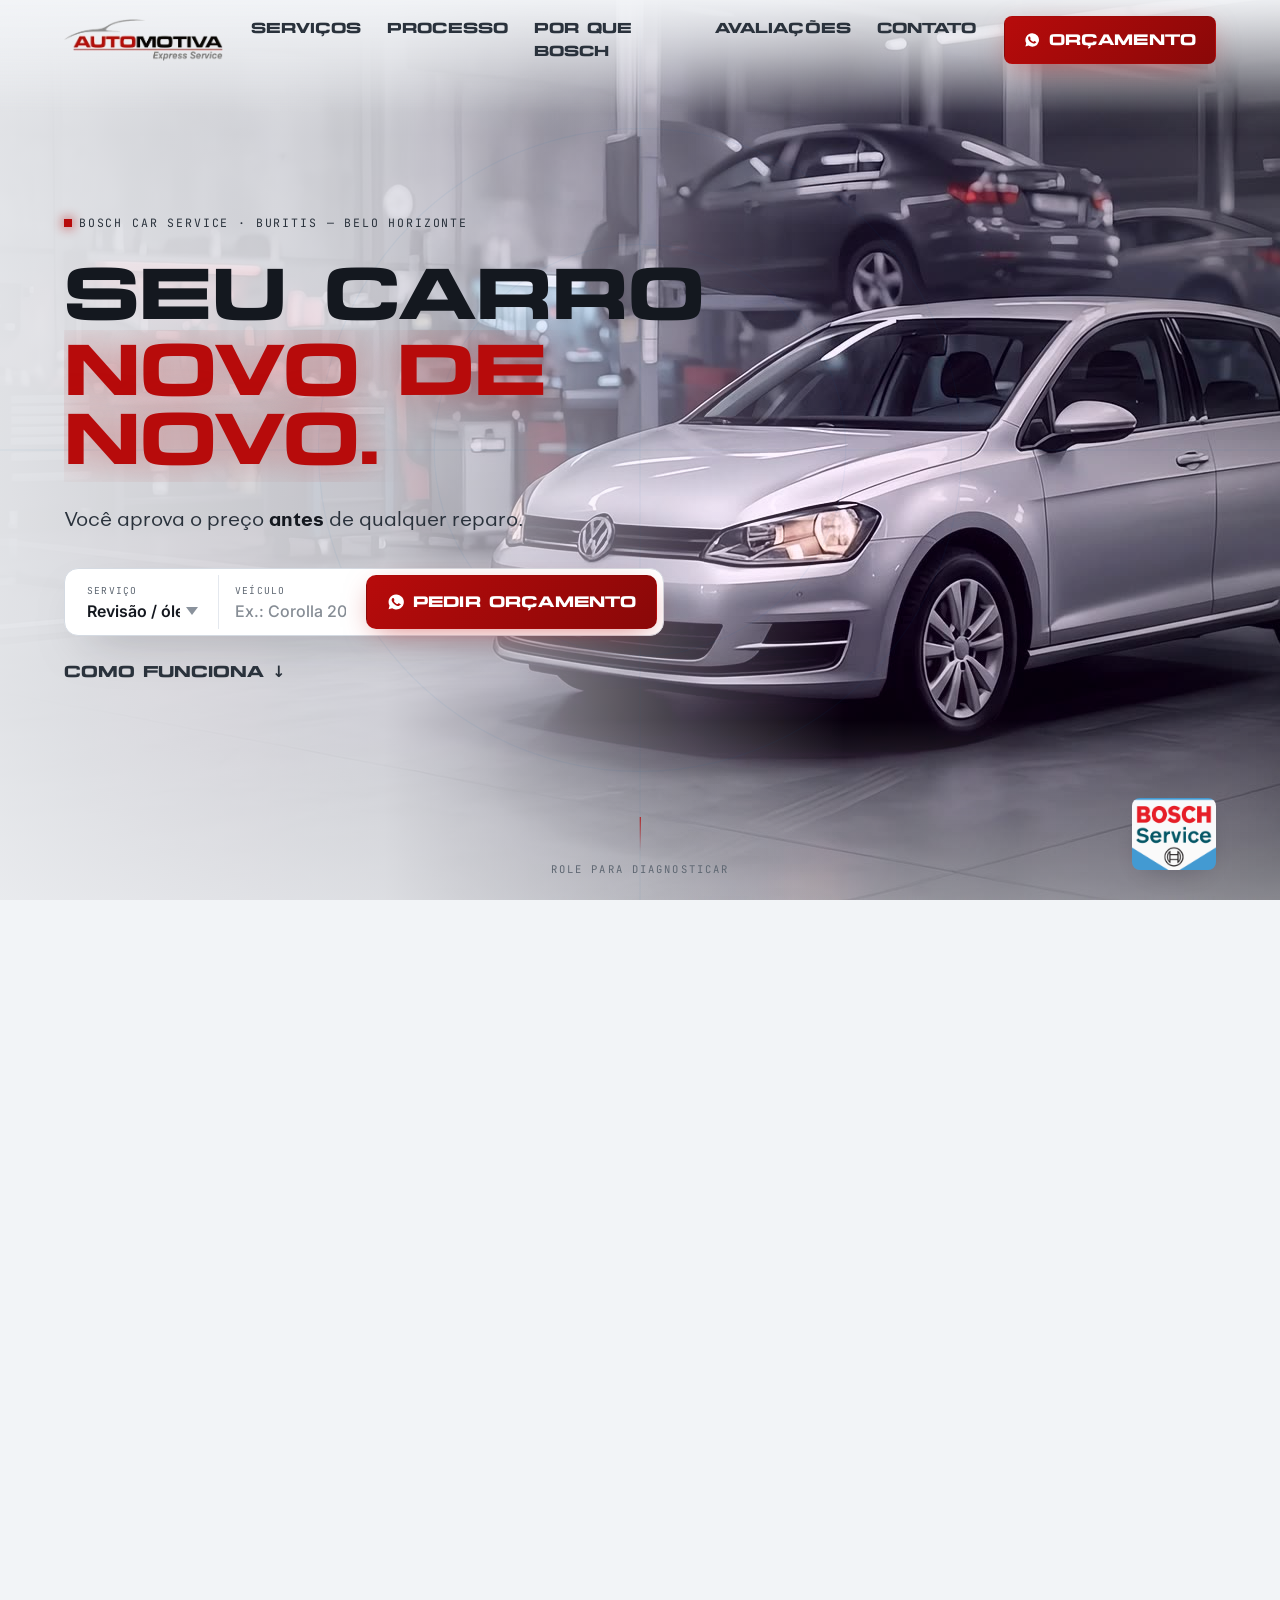
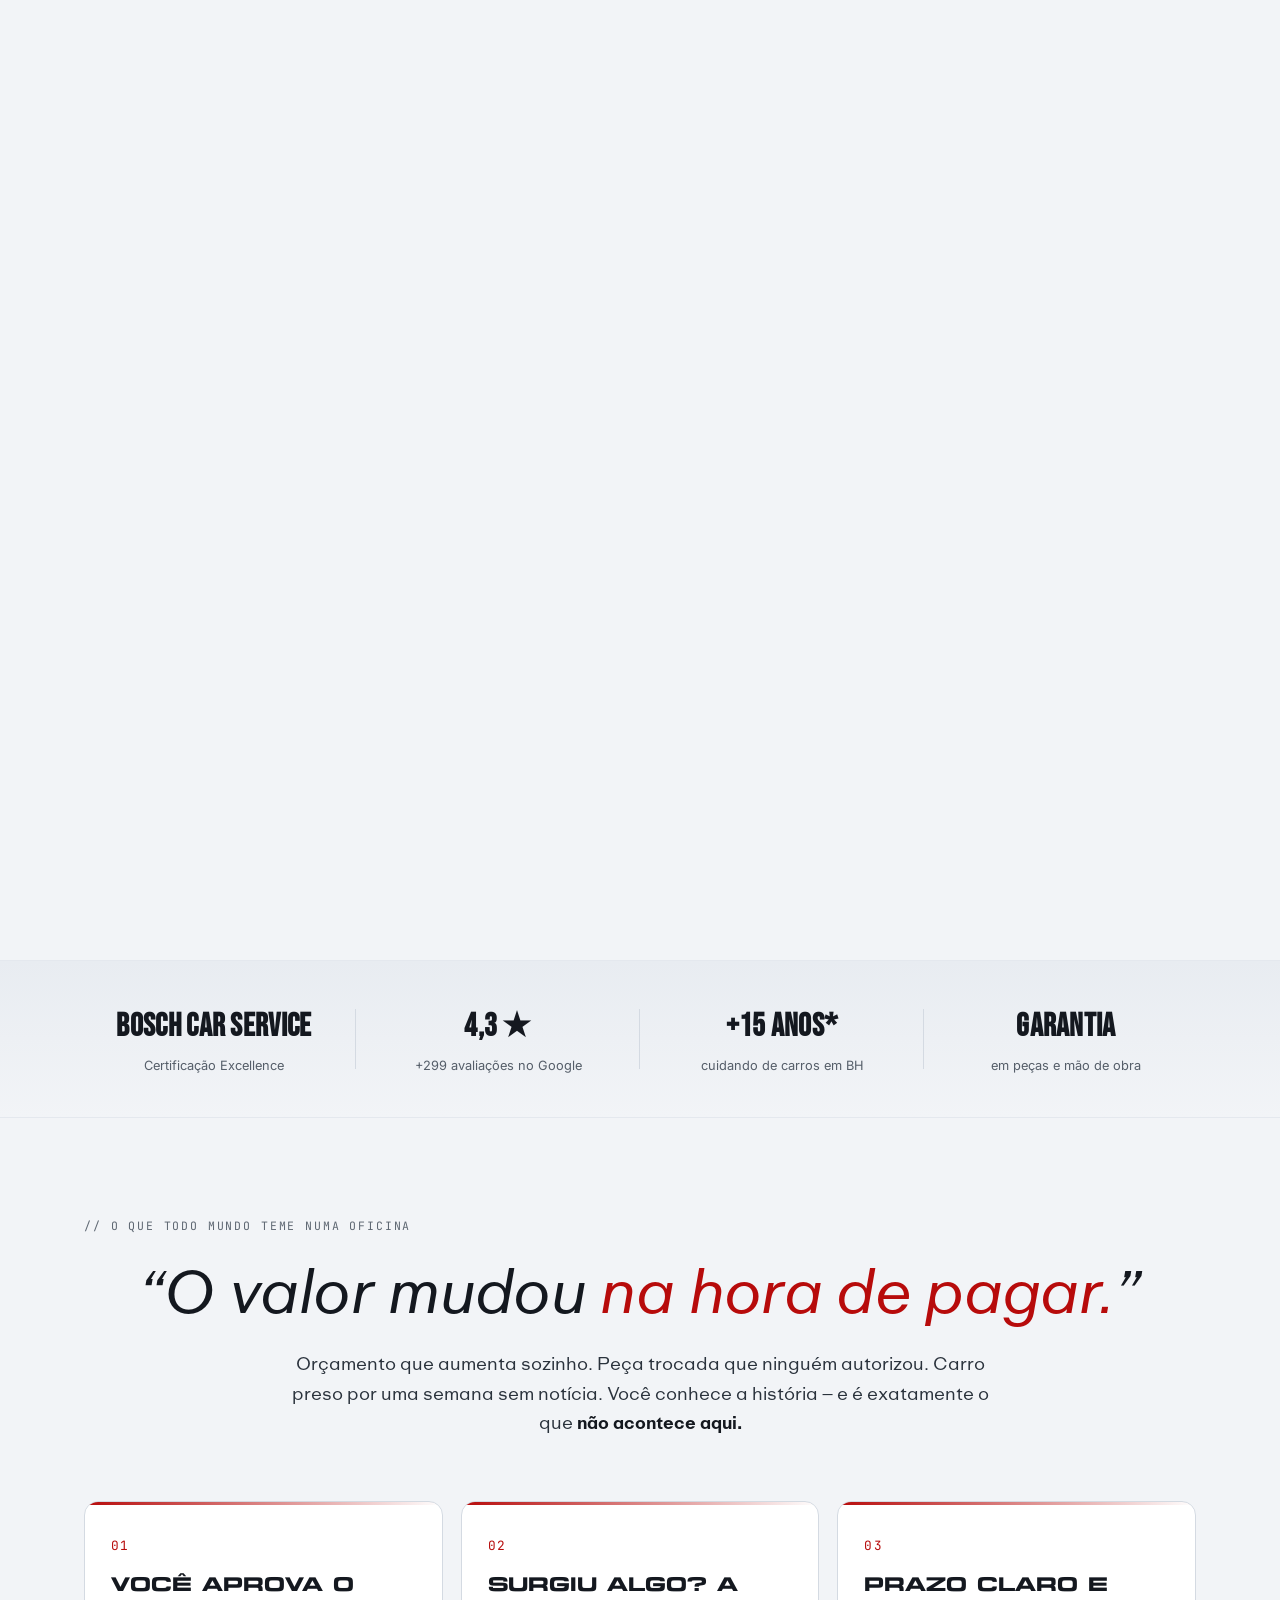
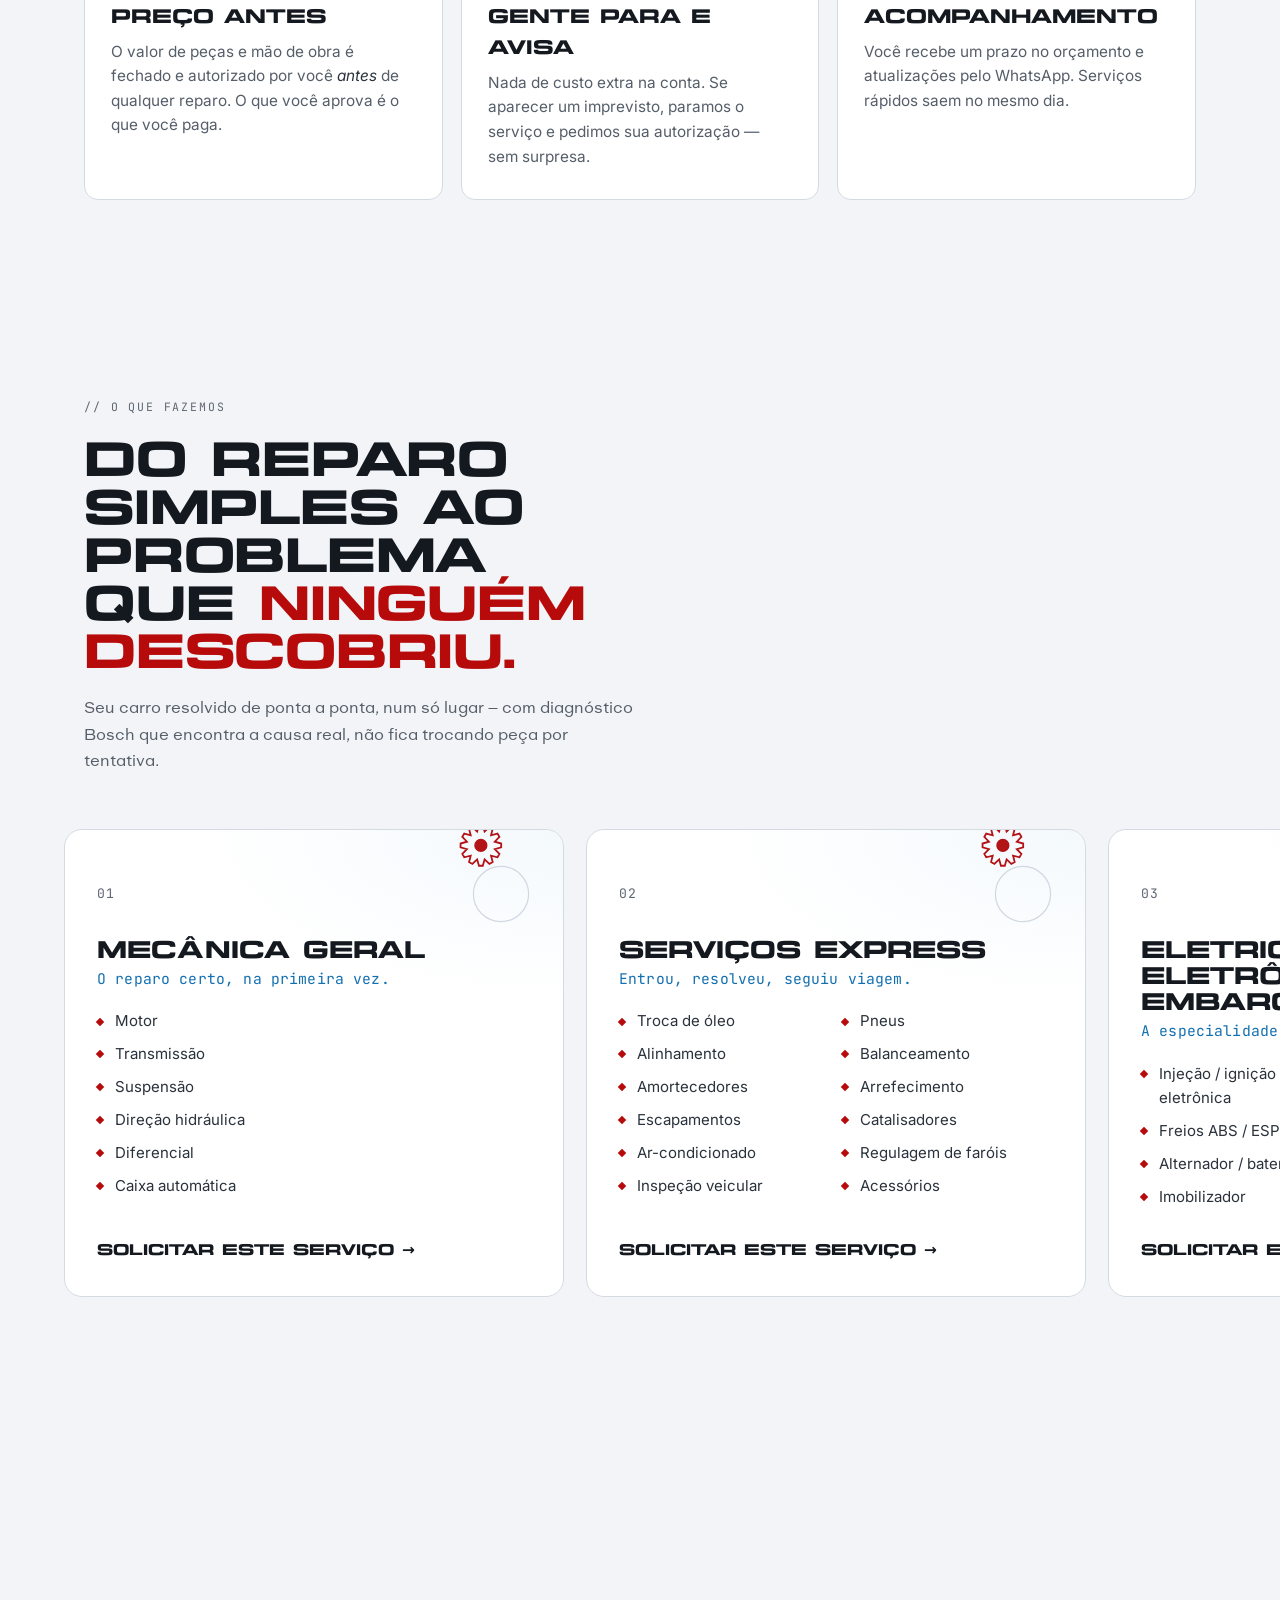
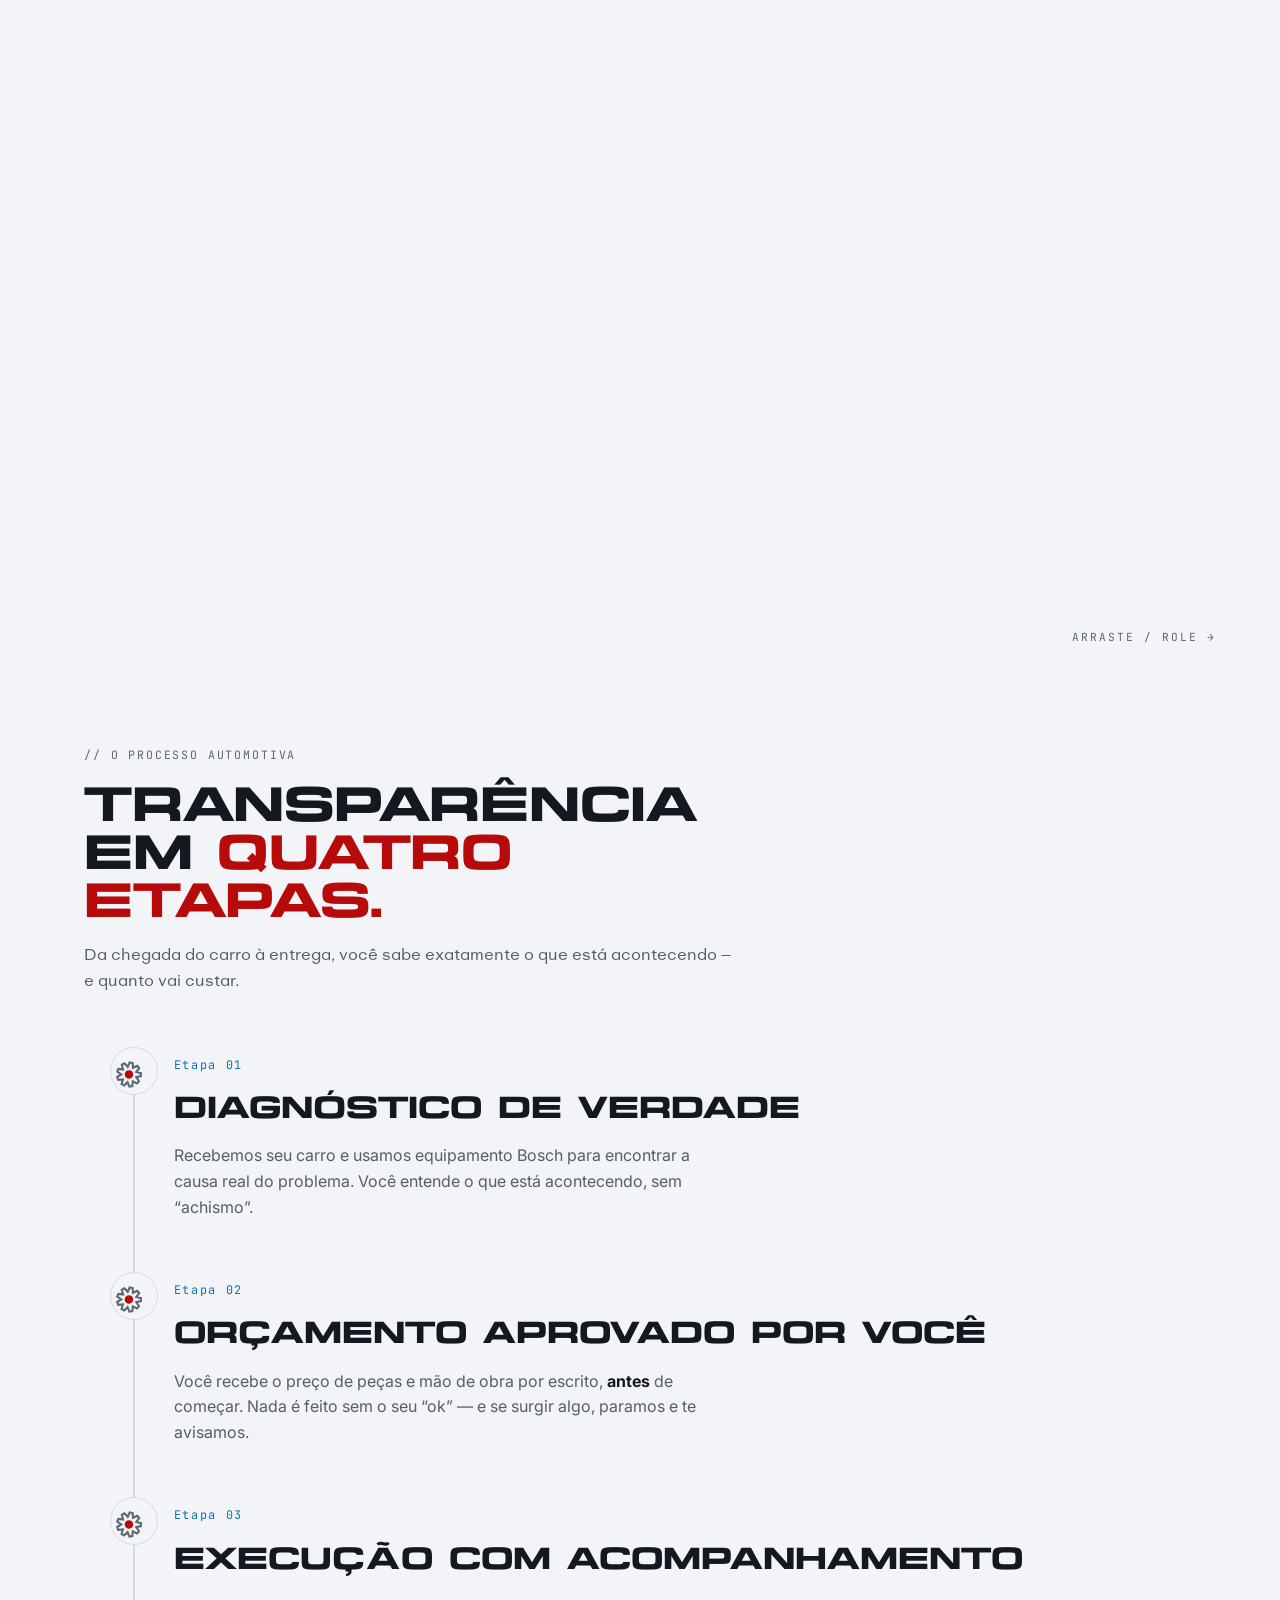
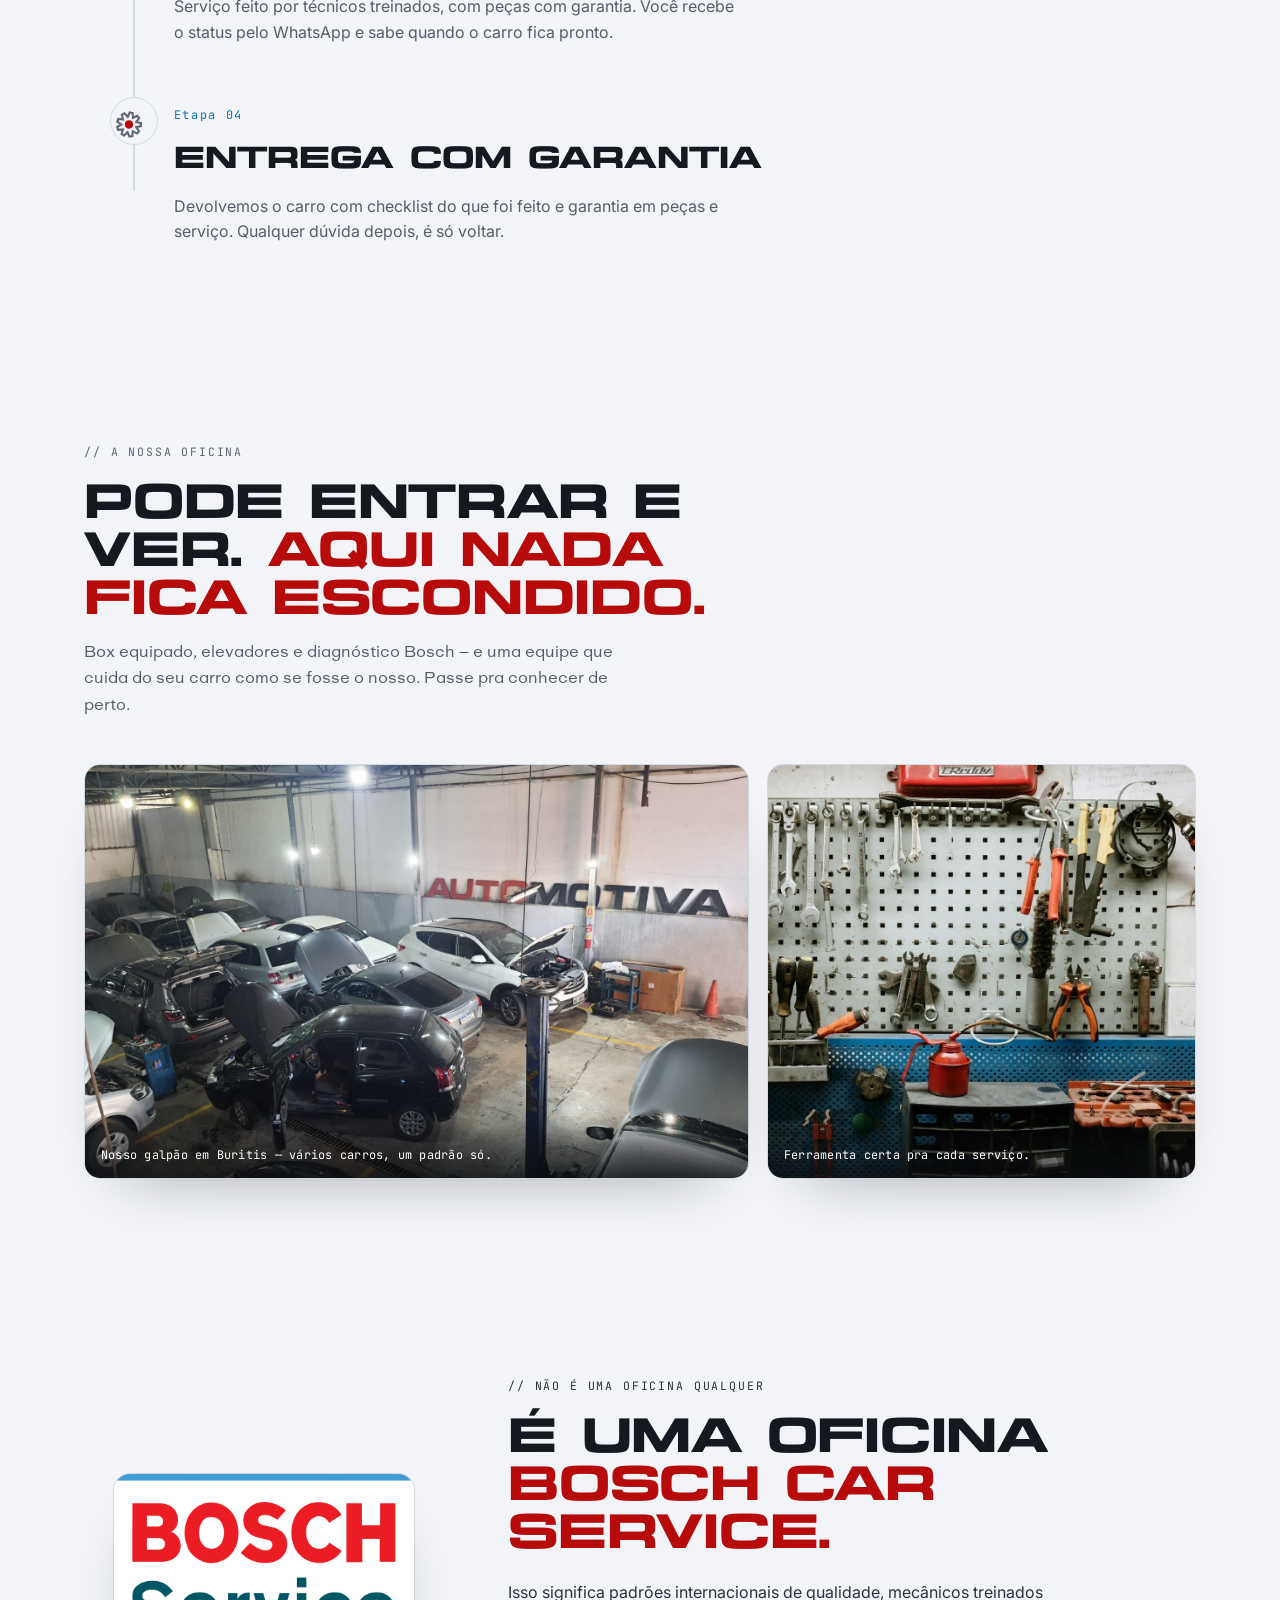
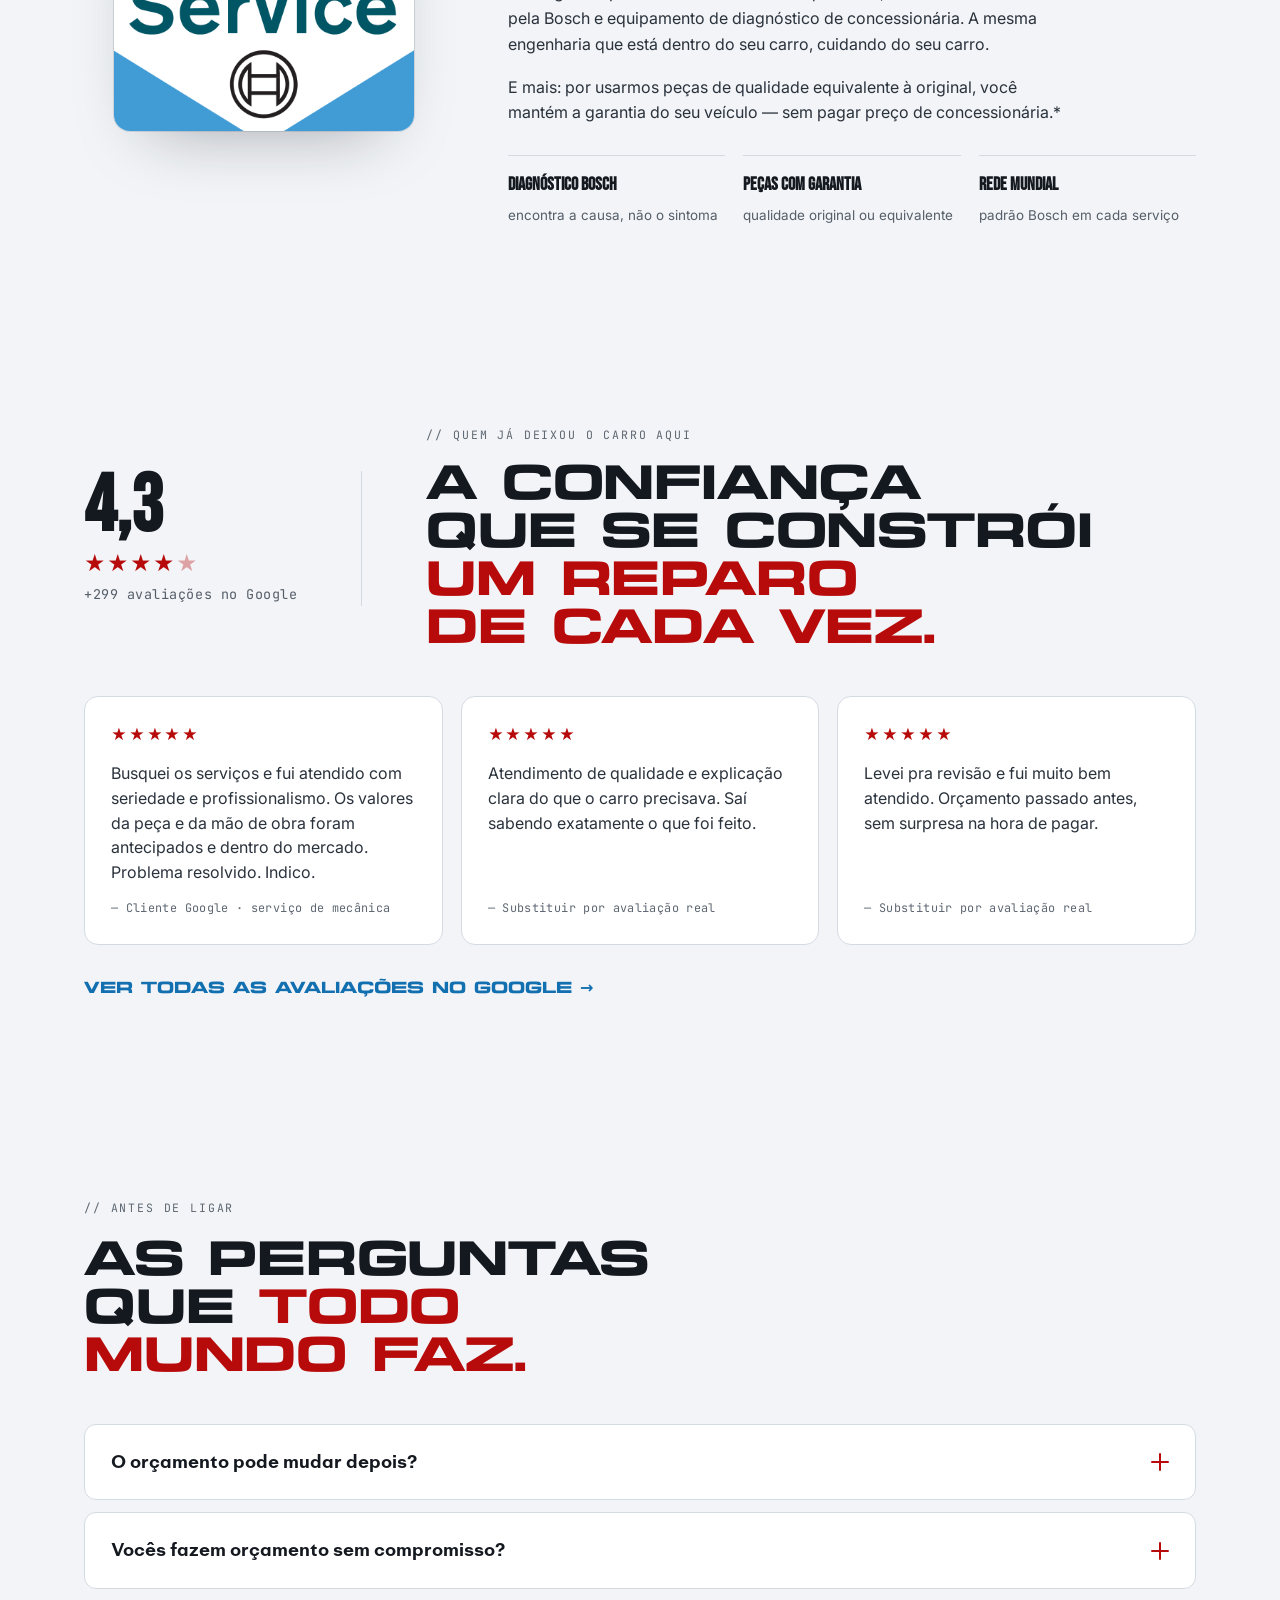
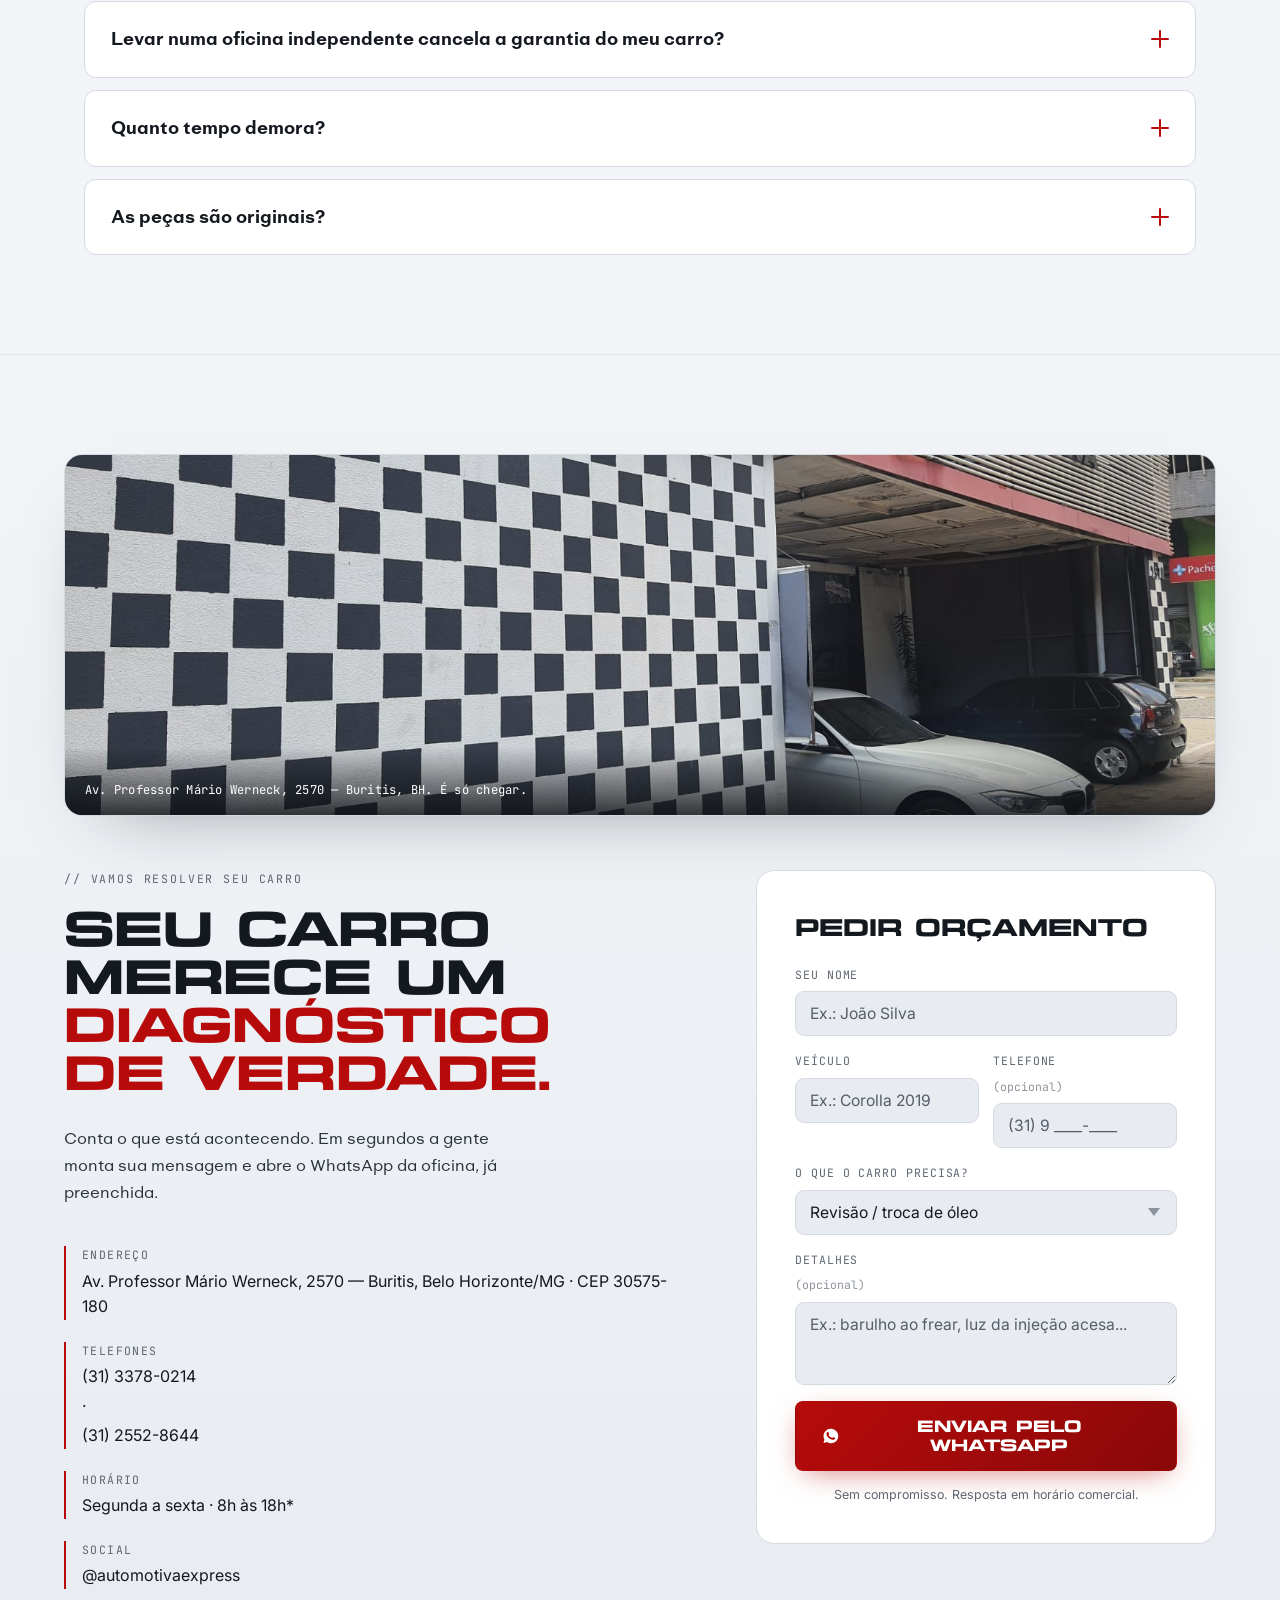
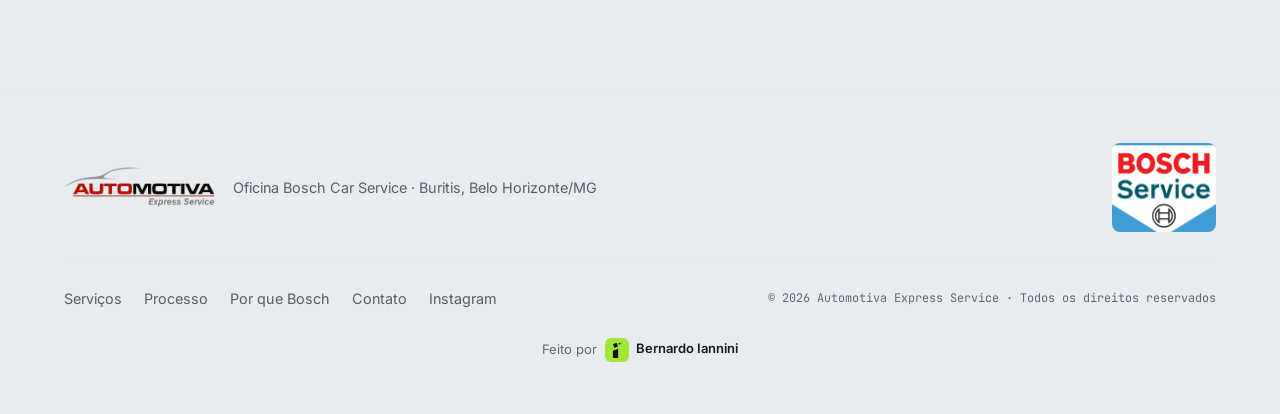
==== commit 51356247: "feat(footer): assinatura "Feito por Bernardo Iannini" no fim do rodape Co-Authored-By: Claude Opus 5" ====
--- a/index.html
+++ b/index.html
@@ -27,6 +27,21 @@
 
   <!-- 1º frame do herói: carrega o quanto antes para o filme aparecer instantâneo -->
   <link rel="preload" as="image" href="assets/frames/f_001.jpg" fetchpriority="high" />
+<style id="bi-sign-css">
+.bi-sign{--bi-size:13px;display:inline-flex;align-items:center;gap:.6em;font-size:var(--bi-size);line-height:1;color:inherit;white-space:nowrap}
+.bi-sign__by{opacity:.62}
+.bi-sign__link{display:inline-flex;align-items:center;gap:.5em;color:inherit;text-decoration:none;font-weight:600}
+.bi-sign__mark{flex:none;width:1.85em;height:1.85em;border-radius:.45em;background:#a3e635;display:grid;place-items:center;transition:transform .35s cubic-bezier(.22,1,.36,1)}
+.bi-sign__mark svg{display:block;height:68%;width:auto;fill:#0b0f0c}
+.bi-sign__mark .bi-sign__dot{transform-box:fill-box;transform-origin:center;transition:transform .35s cubic-bezier(.22,1,.36,1)}
+.bi-sign__name{background:linear-gradient(currentColor,currentColor) 0 100%/0 1px no-repeat;padding-bottom:.18em;transition:background-size .35s cubic-bezier(.22,1,.36,1)}
+.bi-sign__link:hover .bi-sign__mark{transform:rotate(-6deg) scale(1.08)}
+.bi-sign__link:hover .bi-sign__dot{transform:translate(4px,-6px)}
+.bi-sign__link:hover .bi-sign__name{background-size:100% 1px}
+.bi-sign__link:focus-visible{outline:2px solid #a3e635;outline-offset:4px;border-radius:.3em}
+@media (prefers-reduced-motion:reduce){.bi-sign *{transition:none!important}}
+.bi-sign-row{position:relative;z-index:2;display:flex;justify-content:center;padding:clamp(20px,3vw,28px) 16px clamp(16px,2vw,22px)}
+</style>
 </head>
 
 <body>
@@ -537,7 +552,16 @@
       </nav>
       <p class="ft__copy">© <span id="year">2026</span> Automotiva Express Service · Todos os direitos reservados</p>
     </div>
-  </footer>
+  <div class="bi-sign-row">
+<div class="bi-sign">
+  <span class="bi-sign__by">Feito por</span>
+  <a class="bi-sign__link" href="https://www.bernardoiannini.com" target="_blank" rel="noopener" aria-label="Bernardo Iannini, abrir o site">
+    <span class="bi-sign__mark" aria-hidden="true"><svg viewBox="62 16 94 154"><g class="bi-sign__dot"><g transform="rotate(-21 146.5 27.5)"><rect x="142.5" y="23.5" width="8" height="8" rx="1"/></g><g transform="rotate(-21 131 32)"><rect x="124.5" y="25.5" width="13" height="13" rx="1.5"/></g><g transform="rotate(-21 95.5 47.5)"><rect x="77" y="29" width="37" height="37" rx="2.5"/></g></g><path d="M71 97.5 120 79.5V166H71Z"/></svg></span>
+    <span class="bi-sign__name">Bernardo Iannini</span>
+  </a>
+</div>
+</div>
+</footer>
 
   <!-- ============================ SCRIPTS ============================ -->
   <script src="js/vendor/gsap.min.js"></script>
--- a/css/style.css
+++ b/css/style.css
@@ -162,7 +162,7 @@
 /* ============================ FILM / HERÓI CINEMATOGRÁFICO ============================ */
 /* #film alto + palco sticky: o canvas "reproduz" o filme conforme o scroll, o texto troca por ato */
 #film{height:640vh;position:relative}
-.film__stage{position:sticky;top:0;height:100svh;overflow:hidden;display:grid;place-items:center}
+.film__stage{position:sticky;top:0;height:100vh;height:100svh;overflow:hidden;display:grid;place-items:center}
 .hero__canvas{position:absolute;inset:0;width:100%;height:100%;z-index:1}
 .hero__scrim{
   position:absolute;inset:0;z-index:2;
@@ -344,10 +344,13 @@
 .svc__hint{font-family:var(--mono);font-size:.7rem;letter-spacing:.18em;text-transform:uppercase;color:var(--steel);text-align:right;padding:18px var(--pad) 0}
 
 /* ============================ COMO FUNCIONA ============================ */
+/* contém o sangramento decorativo (linha/nós absolutos + engrenagens girando com
+   overflow visível) dentro da seção — texto visível cabe folgado, nada é cortado */
+.proc{overflow-x:clip}
 .proc__head{max-width:660px;margin-bottom:clamp(40px,6vh,70px)}
 .proc__head h2{margin:.35em 0}
 .proc__sub{font-family:var(--sub);color:var(--muted);font-size:clamp(1rem,1.3vw,1.12rem)}
-.proc__timeline{position:relative;padding-left:clamp(48px,7vw,90px)}
+.proc__timeline{position:relative;padding-left:clamp(48px,7vw,90px);overflow-x:clip}
 .proc__line{position:absolute;left:clamp(8px,2.6vw,30px);top:6px;height:calc(100% - 60px);width:40px}
 .proc__line path{fill:none;stroke-width:2;vector-effect:non-scaling-stroke}
 #procPathBg{stroke:var(--line)}
@@ -480,6 +483,23 @@
 /* conteúdo é visível por padrão (no-JS friendly); JS aplica o from-state quando há movimento */
 
 /* ============================ RESPONSIVO ============================ */
+
+/* --- Segurança contra overflow horizontal -----------------------------------
+   No mobile, itens de grid/flex herdam min-width:auto e NÃO encolhem abaixo do
+   min-content do conteúdo (ex.: a largura intrínseca de um <textarea>/<input>),
+   estourando a faixa 1fr para fora da viewport. min-width:0 + quebra de palavra
+   resolvem na raiz (não é band-aid de overflow:hidden). --------------------- */
+.ct__grid > *,.bosch,.bosch__txt,.rev__head,.rev__intro,.proc__body{min-width:0}
+.ct__form input,.ct__form select,.ct__form textarea{min-width:0}
+.btn--block{white-space:normal}                 /* botão largo quebra linha em vez de vazar */
+.ct__info a,.ct__info span,.ft__brand p,.proc__body p,.rev__card blockquote{overflow-wrap:anywhere}
+
+/* --- Safe-area (notch / ilha / barra inferior dos celulares) --- */
+.hd{
+  padding-left:max(var(--pad),env(safe-area-inset-left));
+  padding-right:max(var(--pad),env(safe-area-inset-right));
+}
+
 @media (max-width:980px){
   .promise__grid,.bosch__pillars,.rev__grid{grid-template-columns:1fr}
   .bosch{grid-template-columns:1fr;text-align:center}
@@ -508,18 +528,66 @@
   .svc__viewport{overflow-x:auto;-webkit-overflow-scrolling:touch;scroll-snap-type:x mandatory;scrollbar-width:none}
   .svc__viewport::-webkit-scrollbar{display:none}
   .svc__panel{width:82vw;scroll-snap-align:start}
-  .hero__seal img{width:64px}
+
+  /* --- HERÓI no mobile: o texto respira e não colide com selo/dica --- */
+  #film{height:540vh}                                /* filme um pouco mais curto no celular (menos rolagem) */
+  .hero__scroll{display:none}                        /* a dica "role" colidia com a CTA do ato; o filme já convida a rolar */
+  .hero__seal{bottom:max(18px,env(safe-area-inset-bottom));right:max(14px,env(safe-area-inset-right))}
+  .hero__seal img{width:58px}
+  .act--bottom,.act--bottom-left{padding-bottom:clamp(76px,17vh,150px)}
+  .eyebrow--hero{font-size:.62rem;letter-spacing:.1em}
+  .hero__title{font-size:clamp(2.1rem,8.4vw,3.4rem)}
+  .hero__sub{font-size:clamp(1.02rem,3.4vw,1.2rem);margin-bottom:1.25em}
+  .act__statement{font-size:clamp(1.7rem,7vw,2.7rem);max-width:18ch}
 }
 
 @media (max-width:560px){
   .trust__row{grid-template-columns:1fr 1fr}
   .trust__row li::after{display:none}
   .ct__row{grid-template-columns:1fr}
-  .hero__actions .btn{width:100%}
   .hero__bar{flex-direction:column;gap:6px;max-width:none}
   .hero__bar-field + .hero__bar-field{border-left:none;border-top:1px solid var(--line-soft)}
   .hero__bar-go{width:100%}
   .ft__bottom{flex-direction:column;align-items:flex-start}
+
+  /* COMO FUNCIONA: a timeline (linha + nós absolutos) cabe em telas estreitas */
+  .proc__timeline{padding-left:44px}
+  .proc__line{left:5px;width:30px}
+  .proc__node{left:-40px;width:42px;height:42px}
+  .proc__node svg{width:28px;height:28px}
+
+  /* selo Bosch menor; CTA do formulário com folga */
+  .bosch__seal img{width:min(220px,62vw)}
+  .ct__form .btn{font-size:.95rem;padding:.9em 1em}
+  .svc__panel{width:86vw}
+}
+
+@media (max-width:380px){
+  .hero__title{font-size:clamp(1.85rem,9.2vw,2.3rem)}
+  .act__statement{font-size:clamp(1.5rem,8.2vw,2.1rem)}
+  .eyebrow--hero{font-size:.57rem;letter-spacing:.08em}
+  .trust__row{gap:22px 14px}
+  .promise__quote{font-size:clamp(1.7rem,9vw,2.4rem)}
+}
+
+/* --- HERÓI em paisagem (telas baixas): compacta na vertical para caber no svh --- */
+@media (max-height:520px) and (orientation:landscape){
+  .act{align-items:center}
+  .hero__title{font-size:clamp(1.7rem,7.4vh,2.6rem);margin:.22em 0}
+  .hero__sub{margin-bottom:.85em;font-size:1.02rem}
+  .hero__secondary{margin-top:1em}
+  .hero__scroll{display:none}
+  .act--bottom,.act--bottom-left{padding-bottom:clamp(36px,11vh,72px)}
+  .act__statement{font-size:clamp(1.5rem,8vh,2.6rem)}
+}
+
+/* --- Alvos de toque maiores onde o ponteiro é grosso (dedo) --- */
+@media (pointer:coarse){
+  .hd__burger{min-width:44px;min-height:44px;justify-content:center;padding:8px}
+  .hero__bar-field{padding:13px 16px}
+  .hd__nav a{padding-block:18px}
+  .faq__item summary{padding-block:21px}
+  .hero__secondary,.svc__cta,.rev__link{padding-block:6px}
 }
 
 /* ============================ MOVIMENTO REDUZIDO ============================ */
